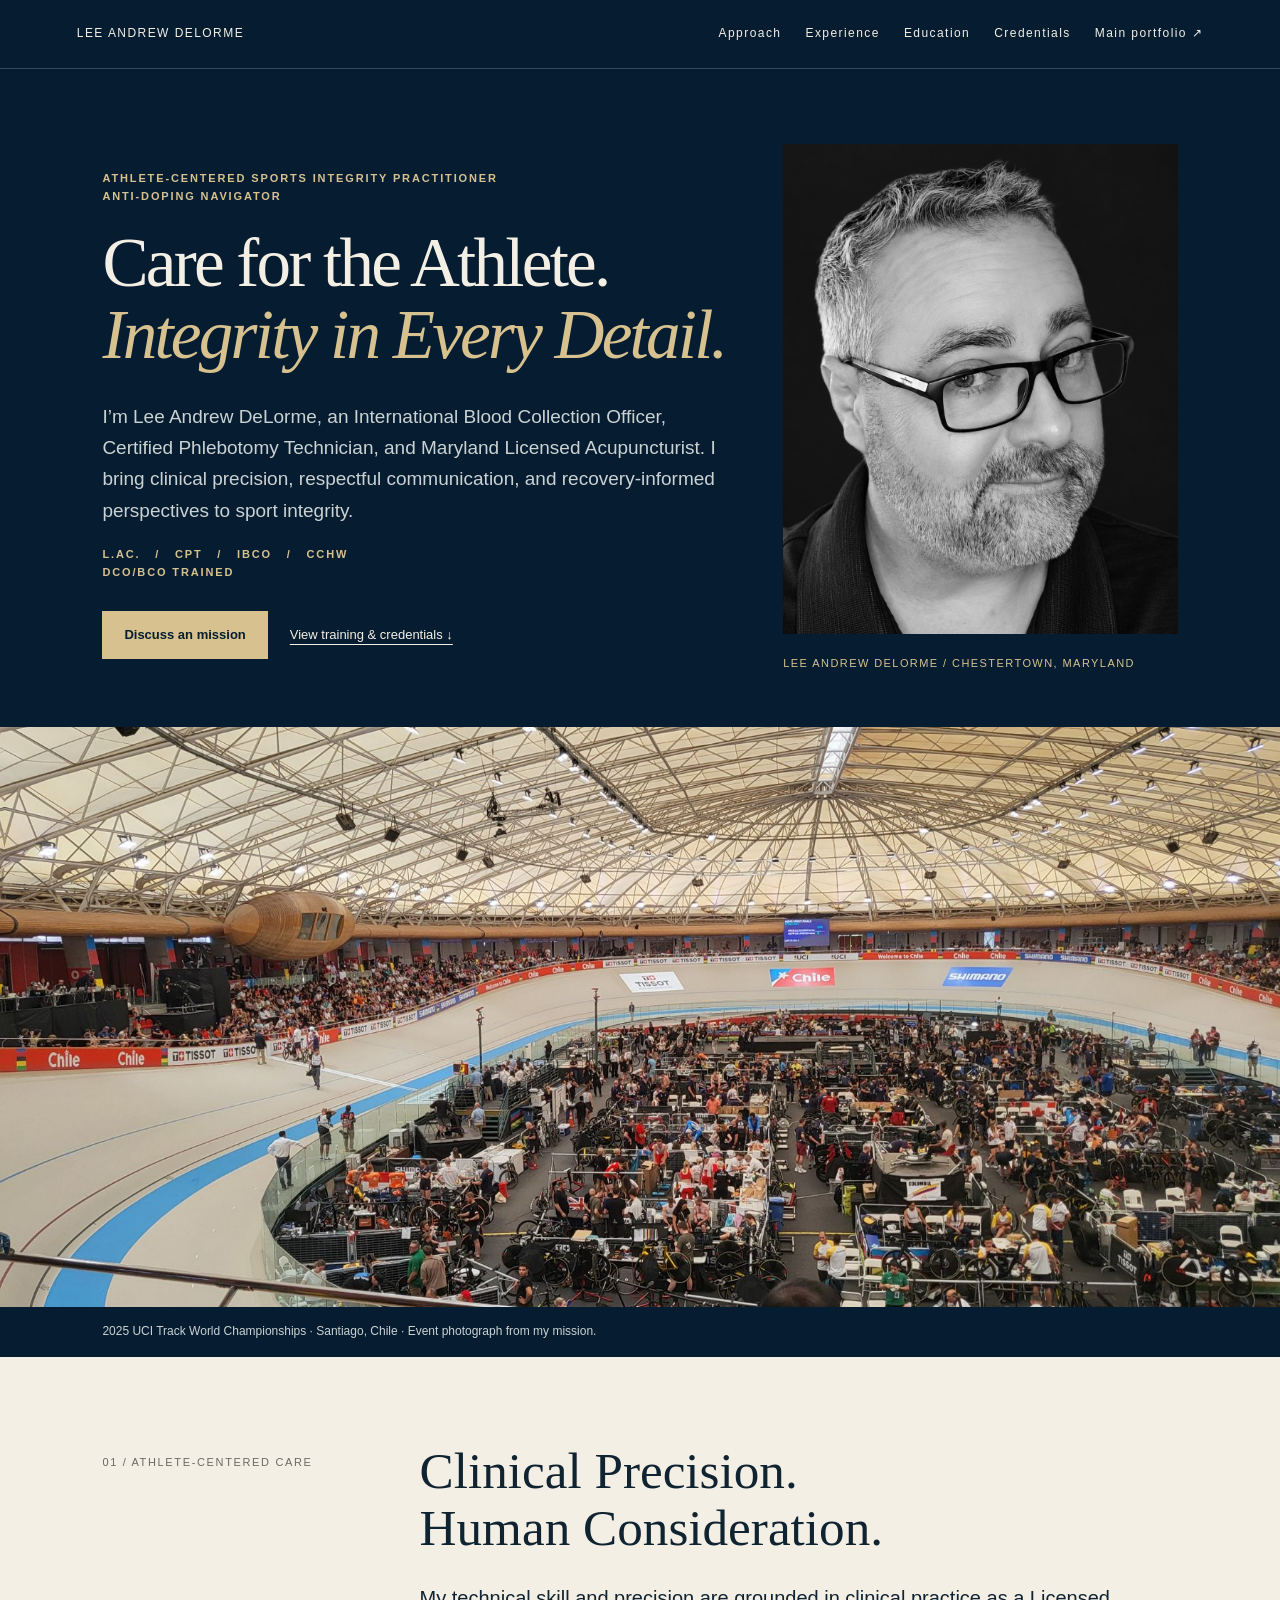
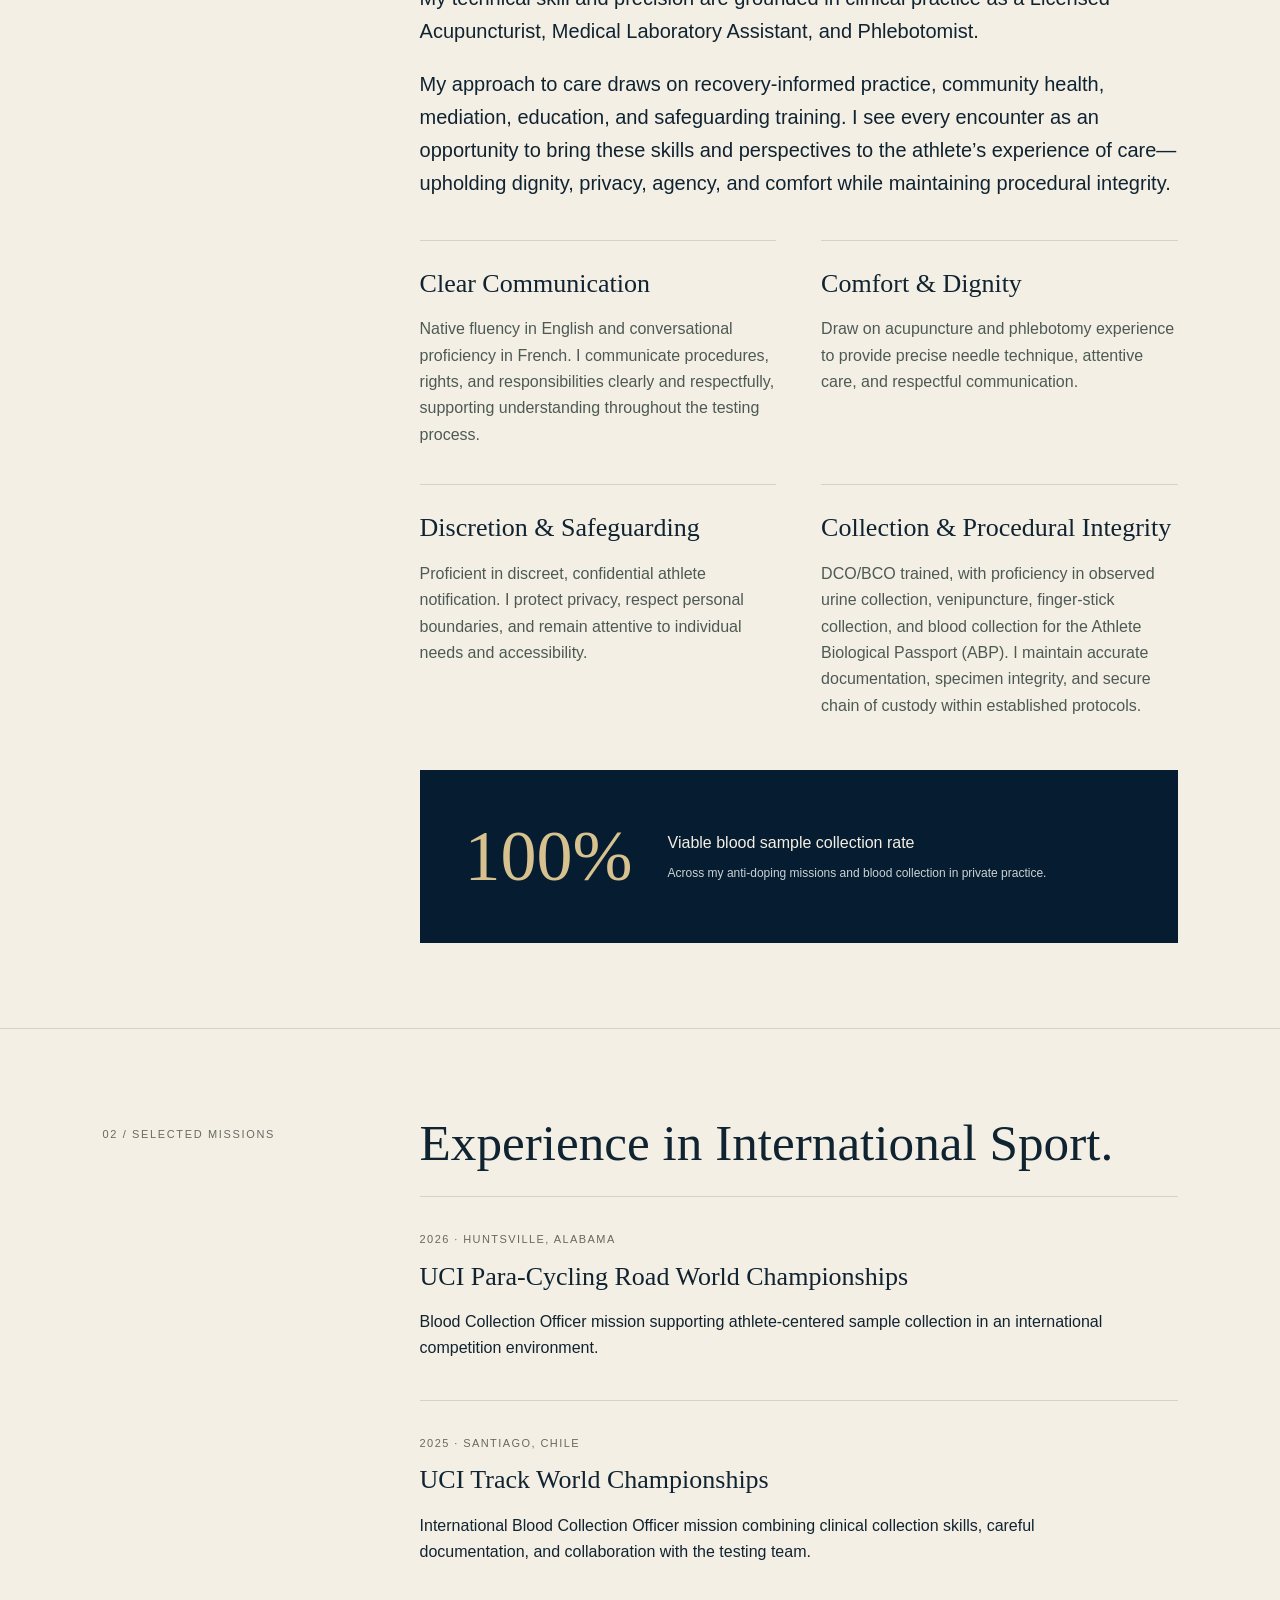
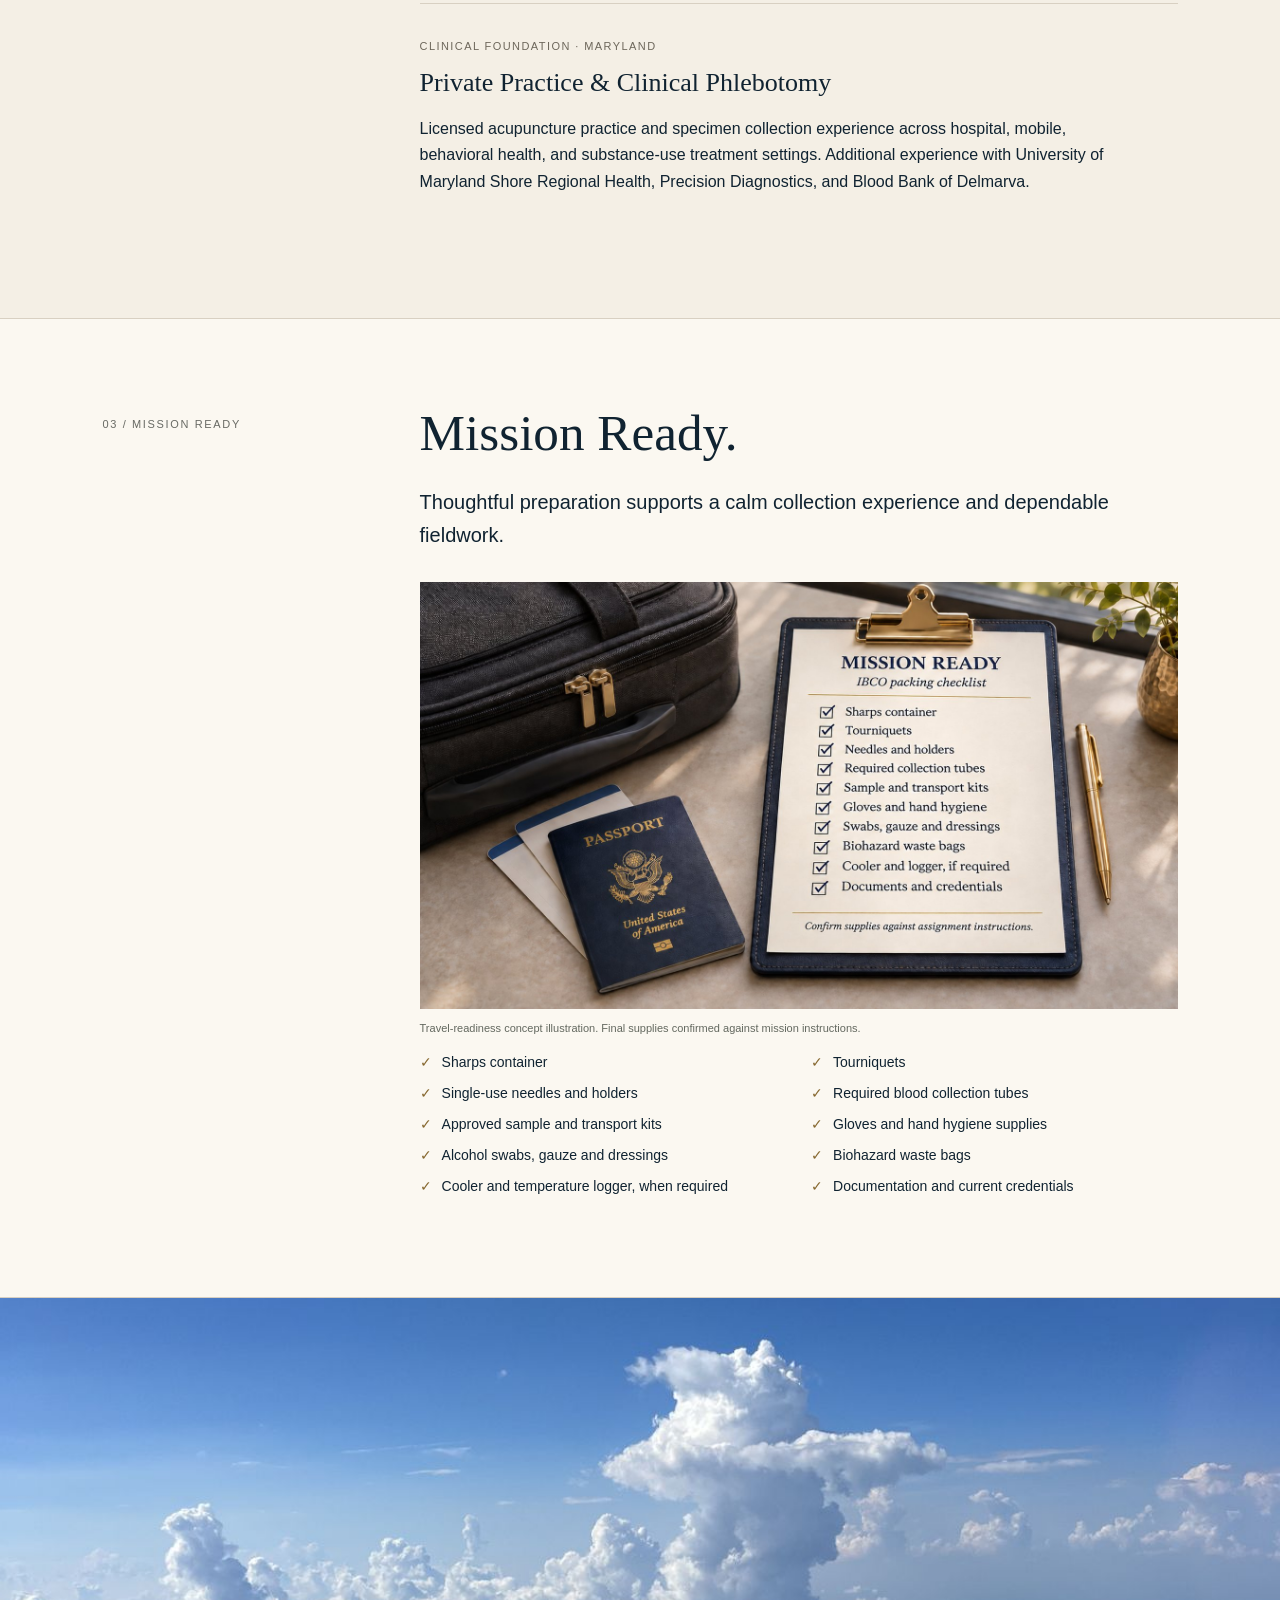
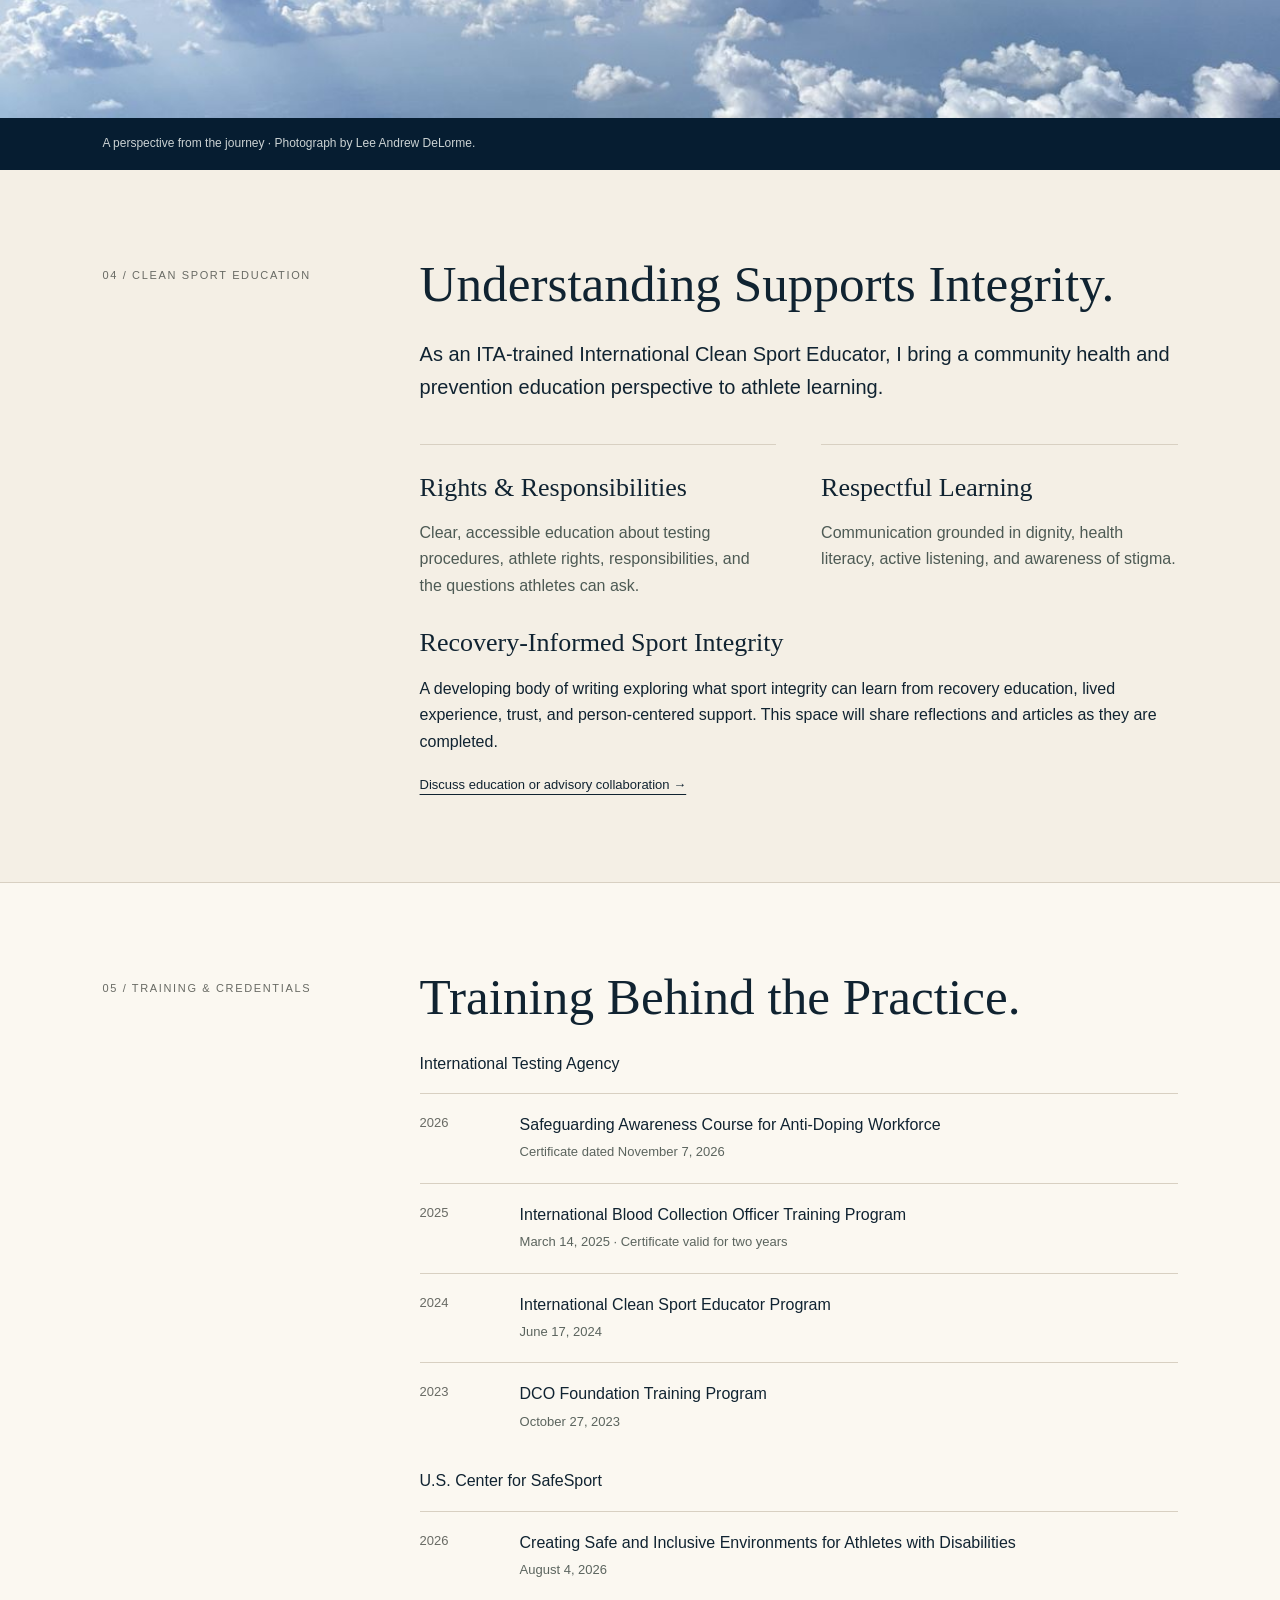
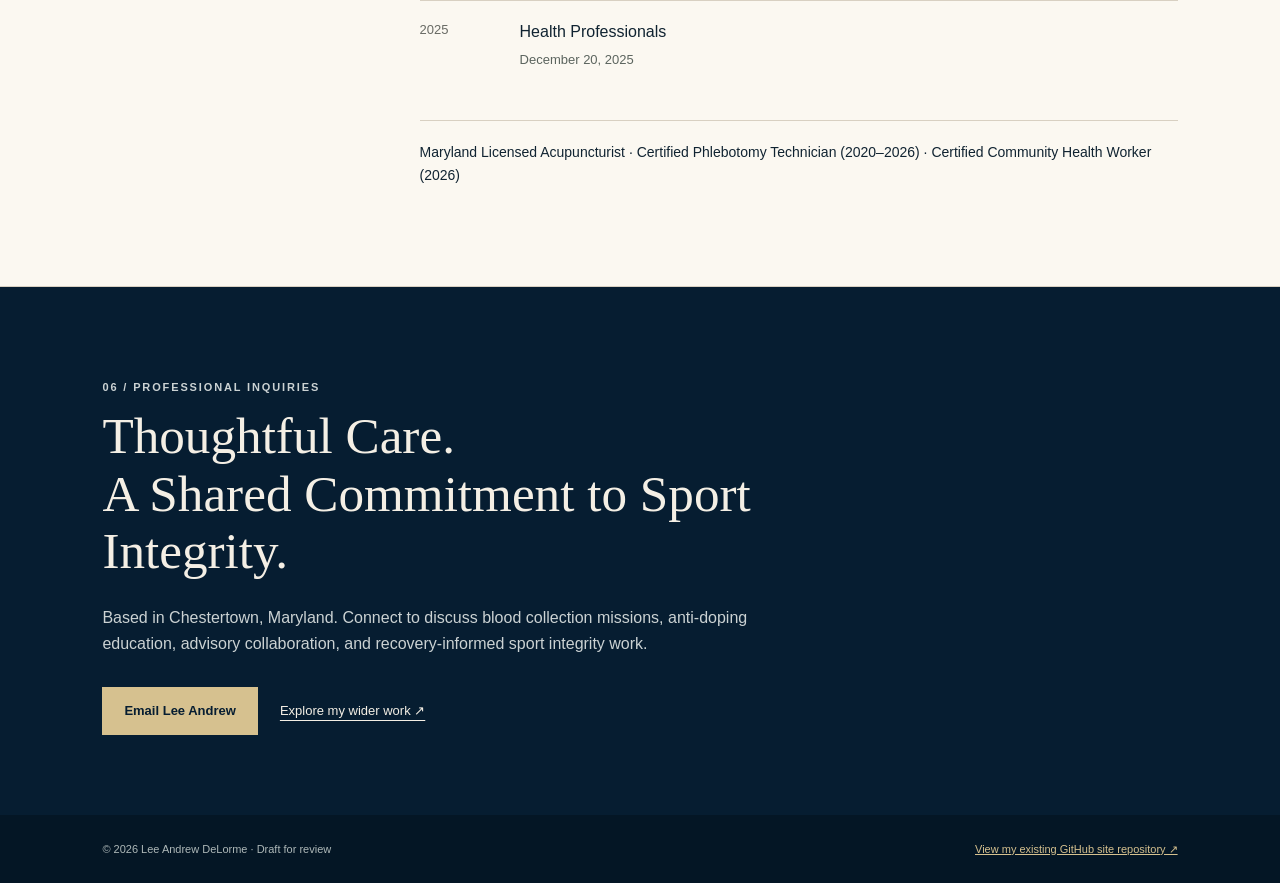
==== clean-sport.html @ 39b47740 "Update professional heading to athlete-centered sports integrity practitioner and anti-doping naviga" ====
<!doctype html><html lang="en"><head><meta charset="utf-8"><meta name="viewport" content="width=device-width,initial-scale=1"><meta name="robots" content="noindex"><title>Athlete-Centered Sports Integrity Practitioner &amp; Anti-Doping Navigator | Lee Andrew DeLorme</title><style>
:root{--navy:#061d31;--ivory:#f4efe5;--gold:#d6c18f;--ink:#102331;--line:#d8d0c2}*{box-sizing:border-box}html{scroll-behavior:smooth}body{margin:0;background:var(--ivory);color:var(--ink);font:16px/1.65 Arial,sans-serif}a{color:inherit}a:focus-visible{outline:3px solid #bc8940;outline-offset:5px}header{background:var(--navy);color:var(--ivory);padding:24px 6%;display:flex;justify-content:space-between;gap:25px;border-bottom:1px solid #ffffff30}header a{text-decoration:none;font-size:12px;letter-spacing:.12em}nav{display:flex;gap:24px}.hero{background:var(--navy);color:var(--ivory);padding:75px 8% 55px}.eyebrow{text-transform:uppercase;letter-spacing:.17em;font-size:11px;color:var(--gold);font-weight:bold}h1,h2,h3{font-family:Georgia,serif;font-weight:normal}h1{font-size:clamp(52px,7.3vw,100px);line-height:1.04;letter-spacing:-.04em;margin:22px 0 30px;max-width:1000px}h1 em{color:var(--gold);font-weight:normal}h2{font-size:clamp(34px,4vw,54px);line-height:1.12;margin:0 0 25px}h3{font-size:26px;line-height:1.25;margin:12px 0}.intro{max-width:710px;color:#cbd2d3;font-size:19px}.actions{display:flex;flex-wrap:wrap;gap:22px;align-items:center;margin-top:30px}.button{display:inline-block;padding:13px 22px;background:var(--gold);color:var(--navy);text-decoration:none;font-size:13px;font-weight:bold}.quiet{font-size:13px;text-underline-offset:5px}.hero-photo{margin:0;background:var(--navy)}.hero-photo img{width:100%;display:block;max-height:580px;object-fit:cover}.hero-photo figcaption{padding:15px 8%;color:#cbd2d3;font-size:12px}.section{display:grid;grid-template-columns:1fr 3fr;gap:6%;padding:85px 8%;border-bottom:1px solid var(--line)}.label{font-size:11px;letter-spacing:.15em;text-transform:uppercase;color:#686a64}.lead{font-size:20px;max-width:800px}.principles{display:grid;grid-template-columns:1fr 1fr;gap:20px 45px;margin-top:40px}.principles article{border-top:1px solid var(--line);padding-top:15px}.principles p{color:#4d5a54}.stat{background:var(--navy);color:var(--ivory);padding:45px;display:flex;align-items:center;gap:35px;margin:35px 0 0}.stat strong{font:72px Georgia,serif;color:var(--gold)}.stat p{margin:0;max-width:480px}.stat small{display:block;color:#cbd2d3;margin-top:8px;font-size:12px}.events article{border-top:1px solid var(--line);padding:22px 0}.meta{font-size:11px;text-transform:uppercase;letter-spacing:.13em;color:#6d675b}.events p{max-width:720px}.training{background:#fbf8f1}.credential{padding:18px 0;border-top:1px solid var(--line);display:grid;grid-template-columns:80px 1fr;gap:20px}.credential time{font-size:13px;color:#686a64}.credential strong{display:block;font-weight:500}.credential span{font-size:13px;color:#5b645e}.license{margin-top:30px;padding-top:20px;border-top:1px solid var(--line);font-size:14px}.contact{padding:80px 8%;background:var(--navy);color:var(--ivory)}.contact p{color:#cbd2d3;max-width:650px}.contact h2{max-width:750px}footer{background:#041625;color:#aeb8b8;padding:25px 8%;font-size:11px;display:flex;justify-content:space-between;gap:20px}footer a{color:var(--gold)}@media(max-width:700px){header{flex-direction:column}nav{flex-wrap:wrap;gap:18px}.hero{padding:50px 7% 40px}.section{grid-template-columns:1fr;padding:50px 7%;gap:18px}.principles{grid-template-columns:1fr}.stat{padding:25px;flex-direction:column;align-items:start;gap:8px}.hero-photo img{min-height:250px}.contact{padding:55px 7%}footer{flex-direction:column}.credential{grid-template-columns:58px 1fr}}
.travel-image{margin:0;position:relative;background:#061d31}.travel-image img{display:block;width:100%;height:420px;object-fit:cover;object-position:50% 43%}.travel-image figcaption{background:#061d31;color:#cbd2d3;padding:16px 8%;font-size:12px}@media(max-width:700px){.travel-image img{height:300px}}.hero{display:grid;grid-template-columns:minmax(0,1.6fr) minmax(260px,1fr);gap:50px;align-items:center}.hero h1{font-size:clamp(45px,5.4vw,80px)}.hero-portrait{margin:0}.hero-portrait img{width:100%;height:490px;object-fit:cover;object-position:center;filter:grayscale(1)}.hero-portrait figcaption{font-size:11px;letter-spacing:.13em;text-transform:uppercase;color:#d6c18f;margin-top:12px}.readiness{background:#fbf8f1}.ready-photo{margin:30px 0 0}.ready-photo img{width:100%;display:block;height:auto}.ready-photo figcaption{font-size:11px;color:#63685f;margin-top:10px}.ready-list{display:grid;grid-template-columns:1fr 1fr;gap:8px 25px;padding:0;list-style:none;font-size:14px}.ready-list li::before{content:'✓';color:#85672e;margin-right:10px}@media(max-width:800px){.hero{grid-template-columns:1fr}.hero-portrait{max-width:430px}.hero-portrait img{height:440px}.ready-list{grid-template-columns:1fr}}</style></head><body>
<header><a href="https://leeandrewdelorme.com/">LEE ANDREW DELORME</a><nav aria-label="Page navigation"><a href="#approach">Approach</a><a href="#experience">Experience</a><a href="#education">Education</a><a href="#credentials">Credentials</a><a href="https://leeandrewdelorme.com/">Main portfolio ↗</a></nav></header>
<main><section class="hero"><div><p class="eyebrow">Athlete-Centered Sports Integrity Practitioner<br>Anti-Doping Navigator</p><h1>Care for the Athlete.<br><em>Integrity in Every Detail.</em></h1><p class="intro">I’m Lee Andrew DeLorme, an International Blood Collection Officer, Certified Phlebotomy Technician, and Maryland Licensed Acupuncturist. I bring clinical precision, respectful communication, and recovery-informed perspectives to sport integrity.</p><p class="eyebrow">L.Ac. &nbsp; / &nbsp; CPT &nbsp; / &nbsp; IBCO &nbsp; / &nbsp; CCHW<br>DCO/BCO Trained</p><div class="actions"><a class="button" href="mailto:leeandrewdelorme@gmail.com?subject=Sport%20Integrity%20Opportunity">Discuss an mission</a><a class="quiet" href="#credentials">View training &amp; credentials ↓</a></div></div><figure class="hero-portrait"><img src="https://LA-DELORME.github.io/assets/lee-andrew-delorme-portrait.png" alt="Portrait of Lee Andrew DeLorme"><figcaption>Lee Andrew DeLorme / Chestertown, Maryland</figcaption></figure></section>
<figure class="hero-photo"><img src="[data-uri]" alt="Wide view of the velodrome and team infield at the 2025 UCI Track World Championships in Santiago, Chile"><figcaption>2025 UCI Track World Championships · Santiago, Chile · Event photograph from my mission.</figcaption></figure>
<section id="approach" class="section"><p class="label">01 / Athlete-Centered Care</p><div><h2>Clinical Precision.<br>Human Consideration.</h2><p class="lead">My technical skill and precision are grounded in clinical practice as a Licensed Acupuncturist, Medical Laboratory Assistant, and Phlebotomist.</p><p class="lead">My approach to care draws on recovery-informed practice, community health, mediation, education, and safeguarding training. I see every encounter as an opportunity to bring these skills and perspectives to the athlete’s experience of care—upholding dignity, privacy, agency, and comfort while maintaining procedural integrity.</p><div class="principles"><article><h3>Clear Communication</h3><p>Native fluency in English and conversational proficiency in French. I communicate procedures, rights, and responsibilities clearly and respectfully, supporting understanding throughout the testing process.</p></article><article><h3>Comfort &amp; Dignity</h3><p>Draw on acupuncture and phlebotomy experience to provide precise needle technique, attentive care, and respectful communication.</p></article><article><h3>Discretion &amp; Safeguarding</h3><p>Proficient in discreet, confidential athlete notification. I protect privacy, respect personal boundaries, and remain attentive to individual needs and accessibility.</p></article><article><h3>Collection &amp; Procedural Integrity</h3><p>DCO/BCO trained, with proficiency in observed urine collection, venipuncture, finger-stick collection, and blood collection for the Athlete Biological Passport (ABP). I maintain accurate documentation, specimen integrity, and secure chain of custody within established protocols.</p></article></div><aside class="stat"><strong>100%</strong><p>Viable blood sample collection rate<small>Across my anti-doping missions and blood collection in private practice.</small></p></aside></div></section>
<section id="experience" class="section"><p class="label">02 / Selected Missions</p><div class="events"><h2>Experience in International Sport.</h2><article><p class="meta">2026 · Huntsville, Alabama</p><h3>UCI Para-Cycling Road World Championships</h3><p>Blood Collection Officer mission supporting athlete-centered sample collection in an international competition environment.</p></article><article><p class="meta">2025 · Santiago, Chile</p><h3>UCI Track World Championships</h3><p>International Blood Collection Officer mission combining clinical collection skills, careful documentation, and collaboration with the testing team.</p></article><article><p class="meta">Clinical foundation · Maryland</p><h3>Private Practice &amp; Clinical Phlebotomy</h3><p>Licensed acupuncture practice and specimen collection experience across hospital, mobile, behavioral health, and substance-use treatment settings. Additional experience with University of Maryland Shore Regional Health, Precision Diagnostics, and Blood Bank of Delmarva.</p></article></div></section>
<section class="section readiness" id="readiness"><p class="label">03 / Mission Ready</p><div><h2>Mission Ready.</h2><p class="lead">Thoughtful preparation supports a calm collection experience and dependable fieldwork.</p><figure class="ready-photo"><img loading="lazy" src="[data-uri]" alt="Illustrative travel bag, closed U.S. passport, and IBCO packing checklist with all ten boxes checked"><figcaption>Travel-readiness concept illustration. Final supplies confirmed against mission instructions.</figcaption></figure><ul class="ready-list"><li>Sharps container</li><li>Tourniquets</li><li>Single-use needles and holders</li><li>Required blood collection tubes</li><li>Approved sample and transport kits</li><li>Gloves and hand hygiene supplies</li><li>Alcohol swabs, gauze and dressings</li><li>Biohazard waste bags</li><li>Cooler and temperature logger, when required</li><li>Documentation and current credentials</li></ul></div></section><figure class="travel-image"><img loading="lazy" src="[data-uri]" alt="Sunlit clouds above a patchwork landscape, photographed from an airplane"><figcaption>A perspective from the journey · Photograph by Lee Andrew DeLorme.</figcaption></figure><section id="education" class="section"><p class="label">04 / Clean Sport Education</p><div><h2>Understanding Supports Integrity.</h2><p class="lead">As an ITA-trained International Clean Sport Educator, I bring a community health and prevention education perspective to athlete learning.</p><div class="principles"><article><h3>Rights &amp; Responsibilities</h3><p>Clear, accessible education about testing procedures, athlete rights, responsibilities, and the questions athletes can ask.</p></article><article><h3>Respectful Learning</h3><p>Communication grounded in dignity, health literacy, active listening, and awareness of stigma.</p></article></div><h3>Recovery-Informed Sport Integrity</h3><p>A developing body of writing exploring what sport integrity can learn from recovery education, lived experience, trust, and person-centered support. This space will share reflections and articles as they are completed.</p><a class="quiet" href="mailto:leeandrewdelorme@gmail.com?subject=Sport%20Integrity%20Education">Discuss education or advisory collaboration →</a></div></section><section id="credentials" class="section training"><p class="label">05 / Training &amp; Credentials</p><div><h2>Training Behind the Practice.</h2><p>International Testing Agency</p><div class="credential"><time>2026</time><div><strong>Safeguarding Awareness Course for Anti-Doping Workforce</strong><span>Certificate dated November 7, 2026</span></div></div><div class="credential"><time>2025</time><div><strong>International Blood Collection Officer Training Program</strong><span>March 14, 2025 · Certificate valid for two years</span></div></div><div class="credential"><time>2024</time><div><strong>International Clean Sport Educator Program</strong><span>June 17, 2024</span></div></div><div class="credential"><time>2023</time><div><strong>DCO Foundation Training Program</strong><span>October 27, 2023</span></div></div><p>U.S. Center for SafeSport</p><div class="credential"><time>2026</time><div><strong>Creating Safe and Inclusive Environments for Athletes with Disabilities</strong><span>August 4, 2026</span></div></div><div class="credential"><time>2025</time><div><strong>Health Professionals</strong><span>December 20, 2025</span></div></div><p class="license">Maryland Licensed Acupuncturist · Certified Phlebotomy Technician (2020–2026) · Certified Community Health Worker (2026)</p></div></section>
<section class="contact"><p class="eyebrow">06 / Professional inquiries</p><h2>Thoughtful Care.<br>A Shared Commitment to Sport Integrity.</h2><p>Based in Chestertown, Maryland. Connect to discuss blood collection missions, anti-doping education, advisory collaboration, and recovery-informed sport integrity work.</p><div class="actions"><a class="button" href="mailto:leeandrewdelorme@gmail.com?subject=Sport%20Integrity%20Opportunity">Email Lee Andrew</a><a class="quiet" href="https://leeandrewdelorme.com/">Explore my wider work ↗</a></div></section></main>
<footer><span>© 2026 Lee Andrew DeLorme · Draft for review</span><a href="https://github.com/LA-DELORME/LA-DELORME.github.io">View my existing GitHub site repository ↗</a></footer></body></html>
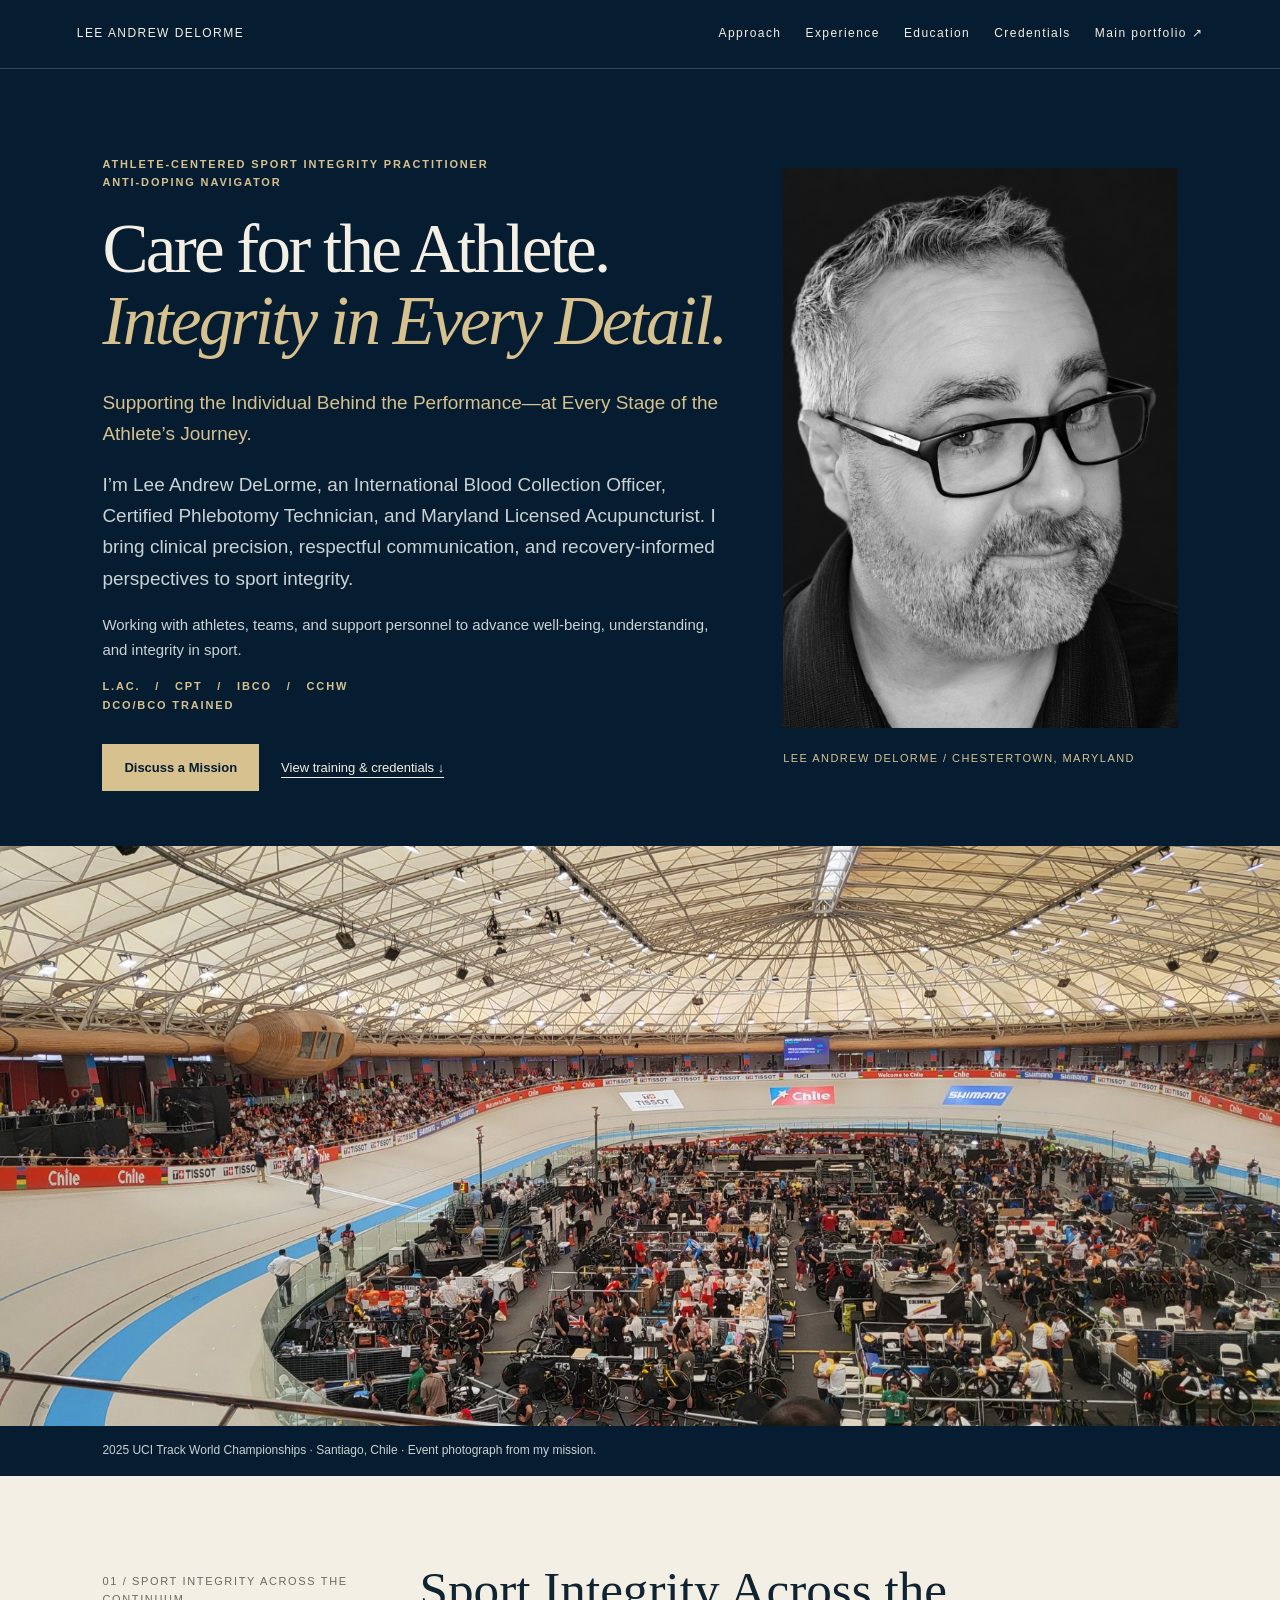
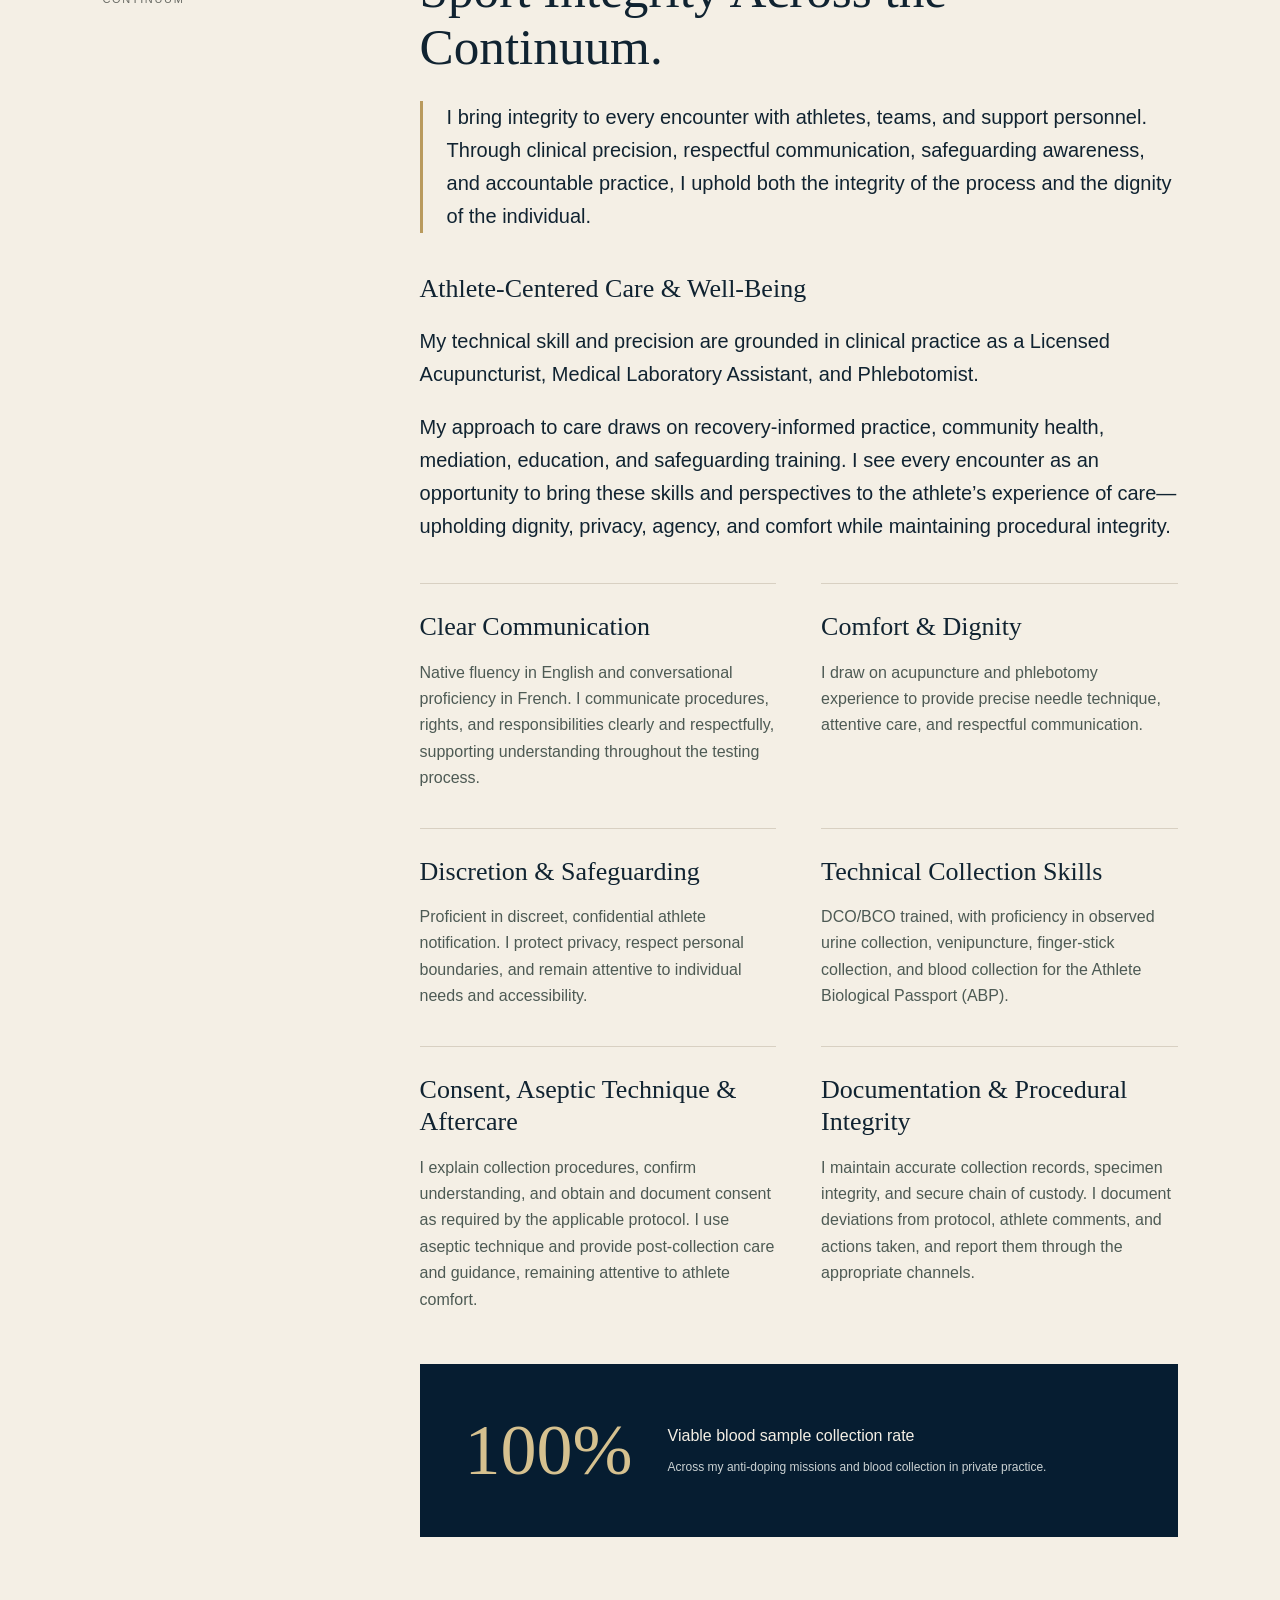
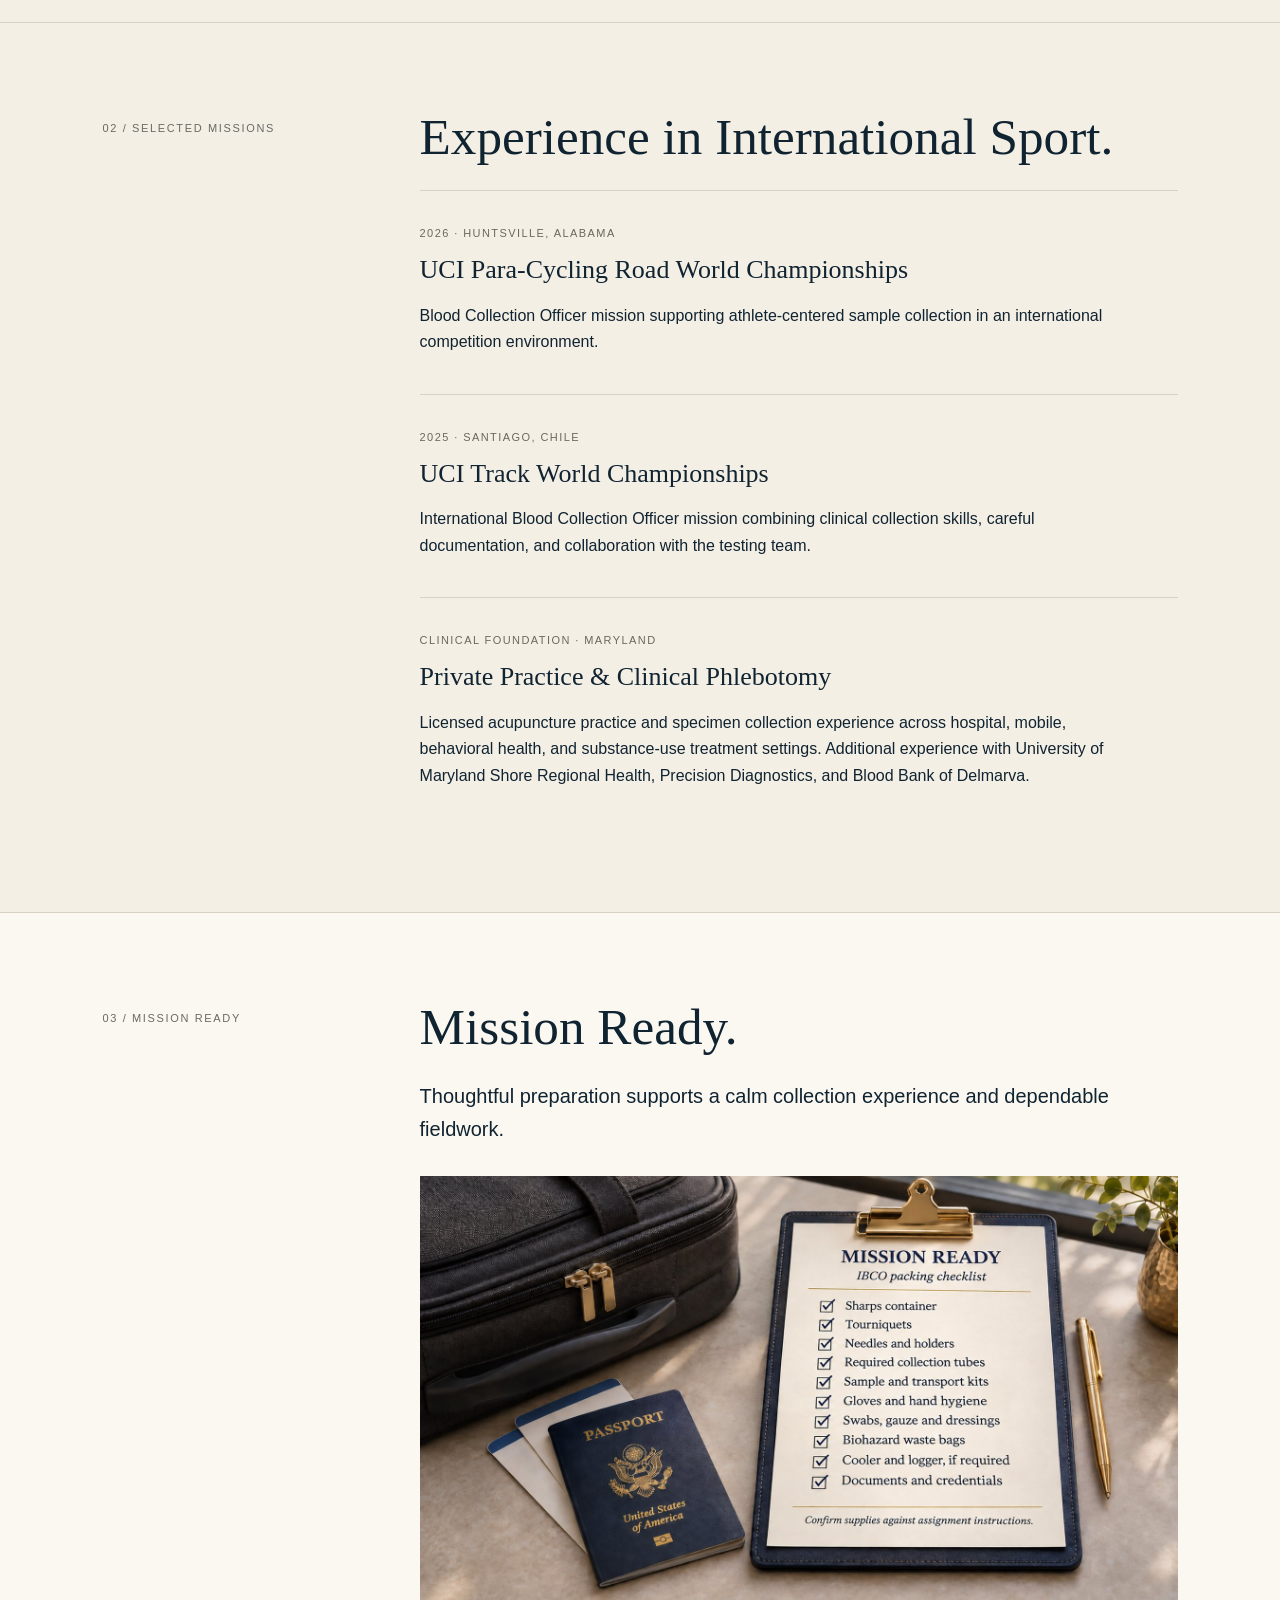
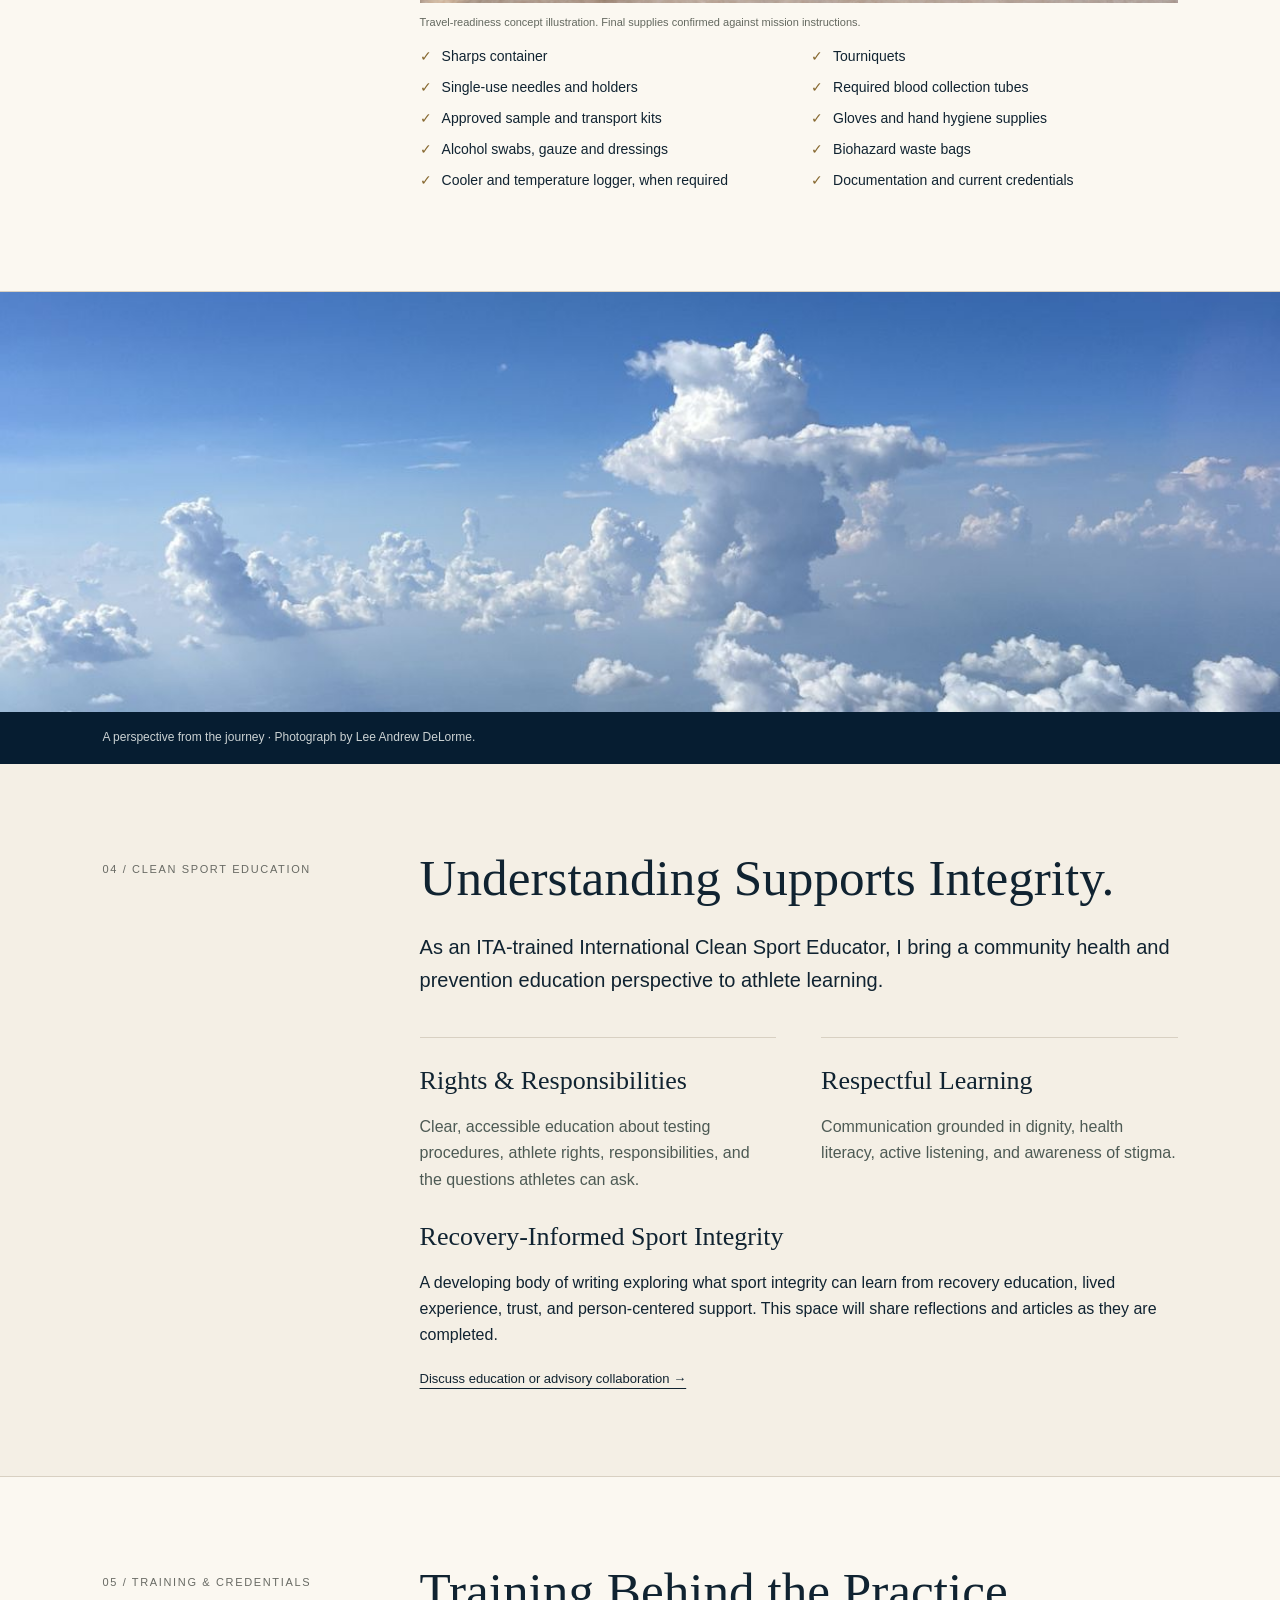
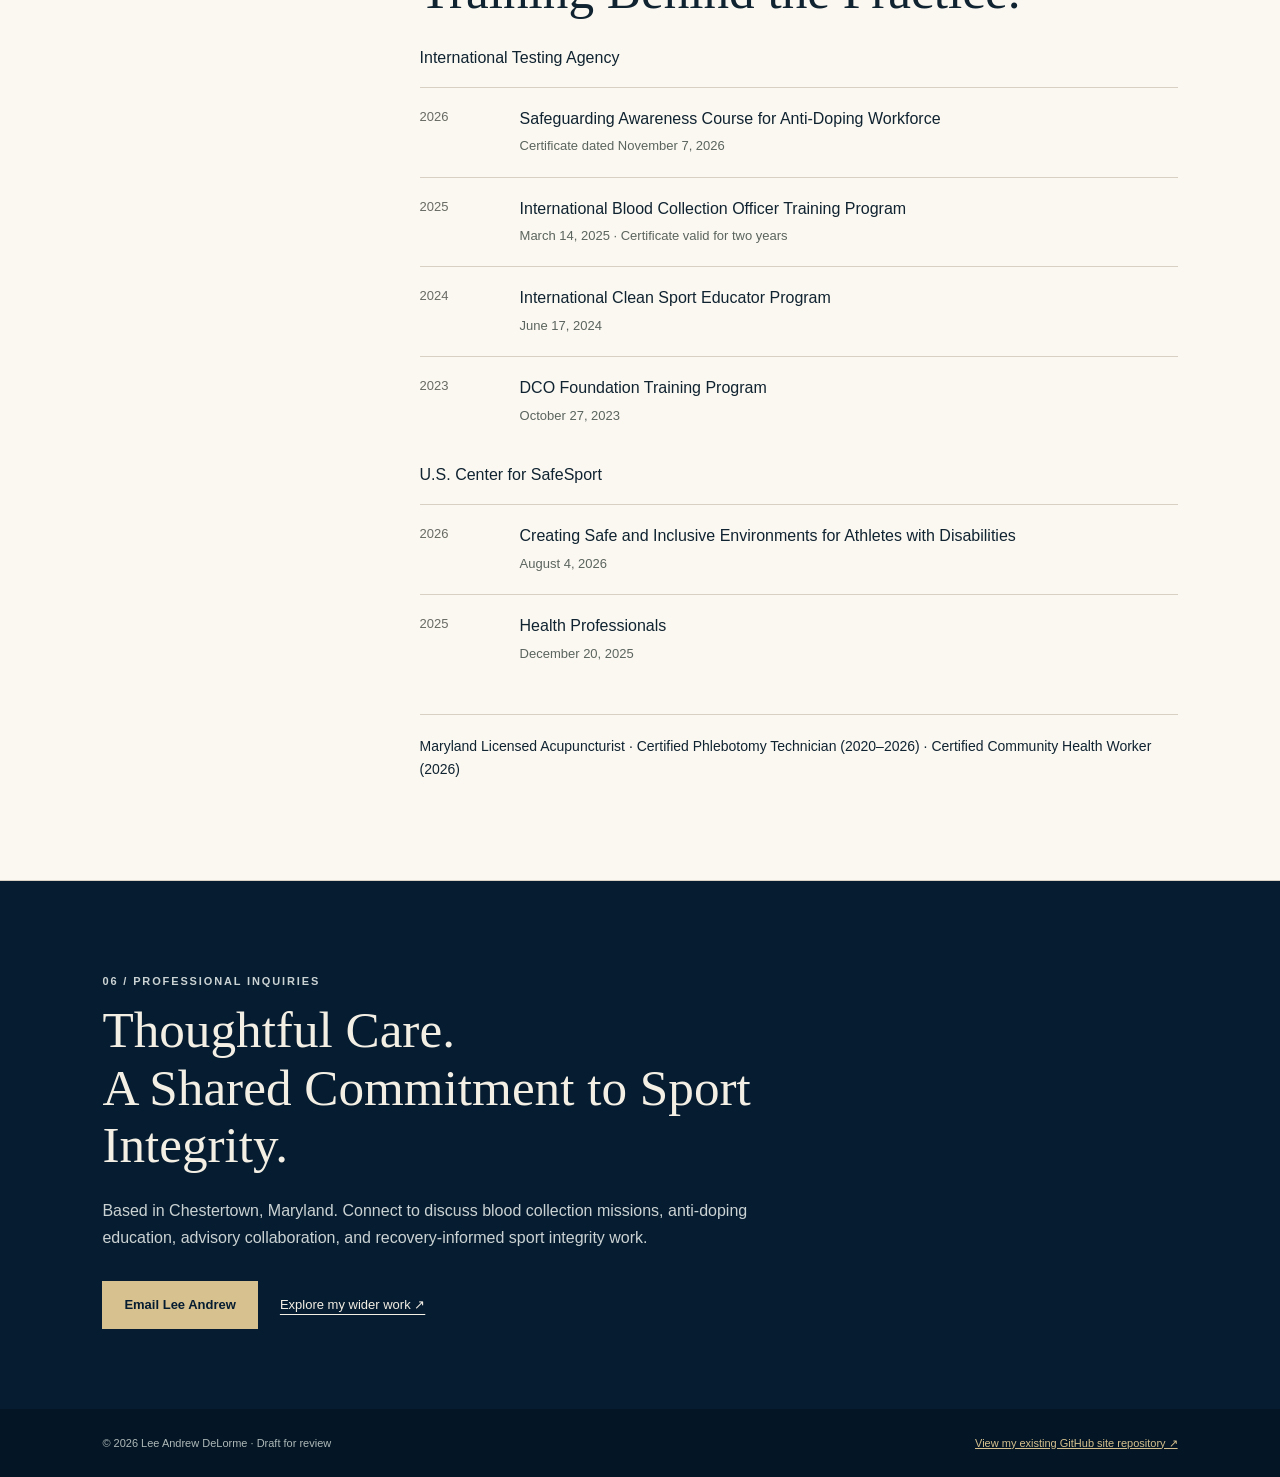
==== commit 6c93fa42: "Add sport integrity continuum, athlete well-being and consent, aftercare and deviation documentation" ====
--- a/clean-sport.html
+++ b/clean-sport.html
@@ -1,10 +1,11 @@
-<!doctype html><html lang="en"><head><meta charset="utf-8"><meta name="viewport" content="width=device-width,initial-scale=1"><meta name="robots" content="noindex"><title>Athlete-Centered Sports Integrity Practitioner &amp; Anti-Doping Navigator | Lee Andrew DeLorme</title><style>
+<!doctype html><html lang="en"><head><meta charset="utf-8"><meta name="viewport" content="width=device-width,initial-scale=1"><meta name="robots" content="noindex"><title>Athlete-Centered Sport Integrity Practitioner &amp; Anti-Doping Navigator | Lee Andrew DeLorme</title><style>
 :root{--navy:#061d31;--ivory:#f4efe5;--gold:#d6c18f;--ink:#102331;--line:#d8d0c2}*{box-sizing:border-box}html{scroll-behavior:smooth}body{margin:0;background:var(--ivory);color:var(--ink);font:16px/1.65 Arial,sans-serif}a{color:inherit}a:focus-visible{outline:3px solid #bc8940;outline-offset:5px}header{background:var(--navy);color:var(--ivory);padding:24px 6%;display:flex;justify-content:space-between;gap:25px;border-bottom:1px solid #ffffff30}header a{text-decoration:none;font-size:12px;letter-spacing:.12em}nav{display:flex;gap:24px}.hero{background:var(--navy);color:var(--ivory);padding:75px 8% 55px}.eyebrow{text-transform:uppercase;letter-spacing:.17em;font-size:11px;color:var(--gold);font-weight:bold}h1,h2,h3{font-family:Georgia,serif;font-weight:normal}h1{font-size:clamp(52px,7.3vw,100px);line-height:1.04;letter-spacing:-.04em;margin:22px 0 30px;max-width:1000px}h1 em{color:var(--gold);font-weight:normal}h2{font-size:clamp(34px,4vw,54px);line-height:1.12;margin:0 0 25px}h3{font-size:26px;line-height:1.25;margin:12px 0}.intro{max-width:710px;color:#cbd2d3;font-size:19px}.actions{display:flex;flex-wrap:wrap;gap:22px;align-items:center;margin-top:30px}.button{display:inline-block;padding:13px 22px;background:var(--gold);color:var(--navy);text-decoration:none;font-size:13px;font-weight:bold}.quiet{font-size:13px;text-underline-offset:5px}.hero-photo{margin:0;background:var(--navy)}.hero-photo img{width:100%;display:block;max-height:580px;object-fit:cover}.hero-photo figcaption{padding:15px 8%;color:#cbd2d3;font-size:12px}.section{display:grid;grid-template-columns:1fr 3fr;gap:6%;padding:85px 8%;border-bottom:1px solid var(--line)}.label{font-size:11px;letter-spacing:.15em;text-transform:uppercase;color:#686a64}.lead{font-size:20px;max-width:800px}.principles{display:grid;grid-template-columns:1fr 1fr;gap:20px 45px;margin-top:40px}.principles article{border-top:1px solid var(--line);padding-top:15px}.principles p{color:#4d5a54}.stat{background:var(--navy);color:var(--ivory);padding:45px;display:flex;align-items:center;gap:35px;margin:35px 0 0}.stat strong{font:72px Georgia,serif;color:var(--gold)}.stat p{margin:0;max-width:480px}.stat small{display:block;color:#cbd2d3;margin-top:8px;font-size:12px}.events article{border-top:1px solid var(--line);padding:22px 0}.meta{font-size:11px;text-transform:uppercase;letter-spacing:.13em;color:#6d675b}.events p{max-width:720px}.training{background:#fbf8f1}.credential{padding:18px 0;border-top:1px solid var(--line);display:grid;grid-template-columns:80px 1fr;gap:20px}.credential time{font-size:13px;color:#686a64}.credential strong{display:block;font-weight:500}.credential span{font-size:13px;color:#5b645e}.license{margin-top:30px;padding-top:20px;border-top:1px solid var(--line);font-size:14px}.contact{padding:80px 8%;background:var(--navy);color:var(--ivory)}.contact p{color:#cbd2d3;max-width:650px}.contact h2{max-width:750px}footer{background:#041625;color:#aeb8b8;padding:25px 8%;font-size:11px;display:flex;justify-content:space-between;gap:20px}footer a{color:var(--gold)}@media(max-width:700px){header{flex-direction:column}nav{flex-wrap:wrap;gap:18px}.hero{padding:50px 7% 40px}.section{grid-template-columns:1fr;padding:50px 7%;gap:18px}.principles{grid-template-columns:1fr}.stat{padding:25px;flex-direction:column;align-items:start;gap:8px}.hero-photo img{min-height:250px}.contact{padding:55px 7%}footer{flex-direction:column}.credential{grid-template-columns:58px 1fr}}
-.travel-image{margin:0;position:relative;background:#061d31}.travel-image img{display:block;width:100%;height:420px;object-fit:cover;object-position:50% 43%}.travel-image figcaption{background:#061d31;color:#cbd2d3;padding:16px 8%;font-size:12px}@media(max-width:700px){.travel-image img{height:300px}}.hero{display:grid;grid-template-columns:minmax(0,1.6fr) minmax(260px,1fr);gap:50px;align-items:center}.hero h1{font-size:clamp(45px,5.4vw,80px)}.hero-portrait{margin:0}.hero-portrait img{width:100%;height:490px;object-fit:cover;object-position:center;filter:grayscale(1)}.hero-portrait figcaption{font-size:11px;letter-spacing:.13em;text-transform:uppercase;color:#d6c18f;margin-top:12px}.readiness{background:#fbf8f1}.ready-photo{margin:30px 0 0}.ready-photo img{width:100%;display:block;height:auto}.ready-photo figcaption{font-size:11px;color:#63685f;margin-top:10px}.ready-list{display:grid;grid-template-columns:1fr 1fr;gap:8px 25px;padding:0;list-style:none;font-size:14px}.ready-list li::before{content:'✓';color:#85672e;margin-right:10px}@media(max-width:800px){.hero{grid-template-columns:1fr}.hero-portrait{max-width:430px}.hero-portrait img{height:440px}.ready-list{grid-template-columns:1fr}}</style></head><body>
+.travel-image{margin:0;position:relative;background:#061d31}.travel-image img{display:block;width:100%;height:420px;object-fit:cover;object-position:50% 43%}.travel-image figcaption{background:#061d31;color:#cbd2d3;padding:16px 8%;font-size:12px}@media(max-width:700px){.travel-image img{height:300px}}.hero{display:grid;grid-template-columns:minmax(0,1.6fr) minmax(260px,1fr);gap:50px;align-items:center}.hero h1{font-size:clamp(45px,5.4vw,80px)}.hero-portrait{margin:0}.hero-portrait img{width:100%;height:490px;object-fit:cover;object-position:center;filter:grayscale(1)}.hero-portrait figcaption{font-size:11px;letter-spacing:.13em;text-transform:uppercase;color:#d6c18f;margin-top:12px}.readiness{background:#fbf8f1}.ready-photo{margin:30px 0 0}.ready-photo img{width:100%;display:block;height:auto}.ready-photo figcaption{font-size:11px;color:#63685f;margin-top:10px}.ready-list{display:grid;grid-template-columns:1fr 1fr;gap:8px 25px;padding:0;list-style:none;font-size:14px}.ready-list li::before{content:'✓';color:#85672e;margin-right:10px}@media(max-width:800px){.hero{grid-template-columns:1fr}.hero-portrait{max-width:430px}.hero-portrait img{height:440px}.ready-list{grid-template-columns:1fr}}.team-line{max-width:650px;color:#cbd2d3;font-size:15px}.integrity-statement{border-left:3px solid #b99a5d;padding-left:24px;margin-bottom:40px}.hero .intro strong{font-weight:500;color:#d6c18f}.hero-portrait img{height:560px}@media(max-width:800px){.hero-portrait img{height:440px}}
+</style></head><body>
 <header><a href="https://leeandrewdelorme.com/">LEE ANDREW DELORME</a><nav aria-label="Page navigation"><a href="#approach">Approach</a><a href="#experience">Experience</a><a href="#education">Education</a><a href="#credentials">Credentials</a><a href="https://leeandrewdelorme.com/">Main portfolio ↗</a></nav></header>
-<main><section class="hero"><div><p class="eyebrow">Athlete-Centered Sports Integrity Practitioner<br>Anti-Doping Navigator</p><h1>Care for the Athlete.<br><em>Integrity in Every Detail.</em></h1><p class="intro">I’m Lee Andrew DeLorme, an International Blood Collection Officer, Certified Phlebotomy Technician, and Maryland Licensed Acupuncturist. I bring clinical precision, respectful communication, and recovery-informed perspectives to sport integrity.</p><p class="eyebrow">L.Ac. &nbsp; / &nbsp; CPT &nbsp; / &nbsp; IBCO &nbsp; / &nbsp; CCHW<br>DCO/BCO Trained</p><div class="actions"><a class="button" href="mailto:leeandrewdelorme@gmail.com?subject=Sport%20Integrity%20Opportunity">Discuss an mission</a><a class="quiet" href="#credentials">View training &amp; credentials ↓</a></div></div><figure class="hero-portrait"><img src="https://LA-DELORME.github.io/assets/lee-andrew-delorme-portrait.png" alt="Portrait of Lee Andrew DeLorme"><figcaption>Lee Andrew DeLorme / Chestertown, Maryland</figcaption></figure></section>
+<main><section class="hero"><div><p class="eyebrow">Athlete-Centered Sport Integrity Practitioner<br>Anti-Doping Navigator</p><h1>Care for the Athlete.<br><em>Integrity in Every Detail.</em></h1><p class="intro"><strong>Supporting the Individual Behind the Performance—at Every Stage of the Athlete’s Journey.</strong></p><p class="intro">I’m Lee Andrew DeLorme, an International Blood Collection Officer, Certified Phlebotomy Technician, and Maryland Licensed Acupuncturist. I bring clinical precision, respectful communication, and recovery-informed perspectives to sport integrity.</p><p class="team-line">Working with athletes, teams, and support personnel to advance well-being, understanding, and integrity in sport.</p><p class="eyebrow">L.Ac. &nbsp; / &nbsp; CPT &nbsp; / &nbsp; IBCO &nbsp; / &nbsp; CCHW<br>DCO/BCO Trained</p><div class="actions"><a class="button" href="mailto:leeandrewdelorme@gmail.com?subject=Sport%20Integrity%20Opportunity">Discuss a Mission</a><a class="quiet" href="#credentials">View training &amp; credentials ↓</a></div></div><figure class="hero-portrait"><img src="https://LA-DELORME.github.io/assets/lee-andrew-delorme-portrait.png" alt="Portrait of Lee Andrew DeLorme"><figcaption>Lee Andrew DeLorme / Chestertown, Maryland</figcaption></figure></section>
 <figure class="hero-photo"><img src="[data-uri]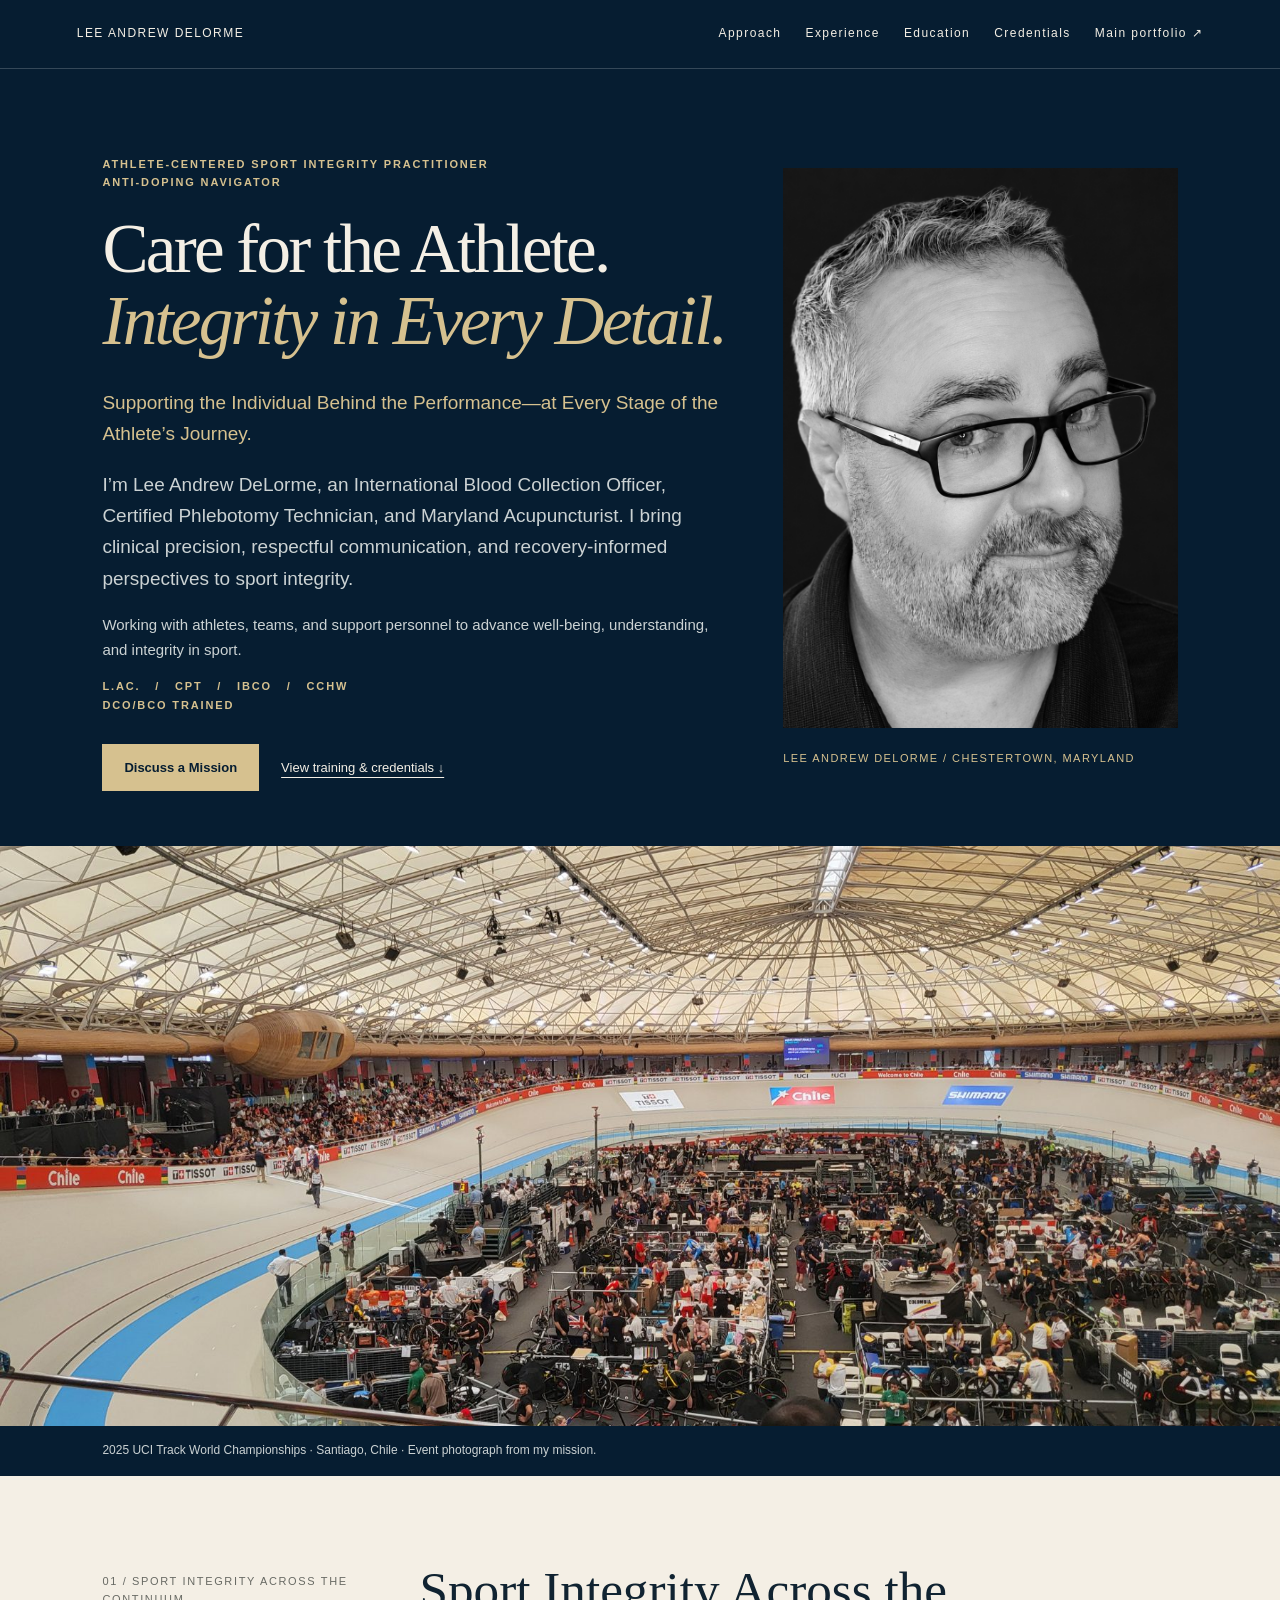
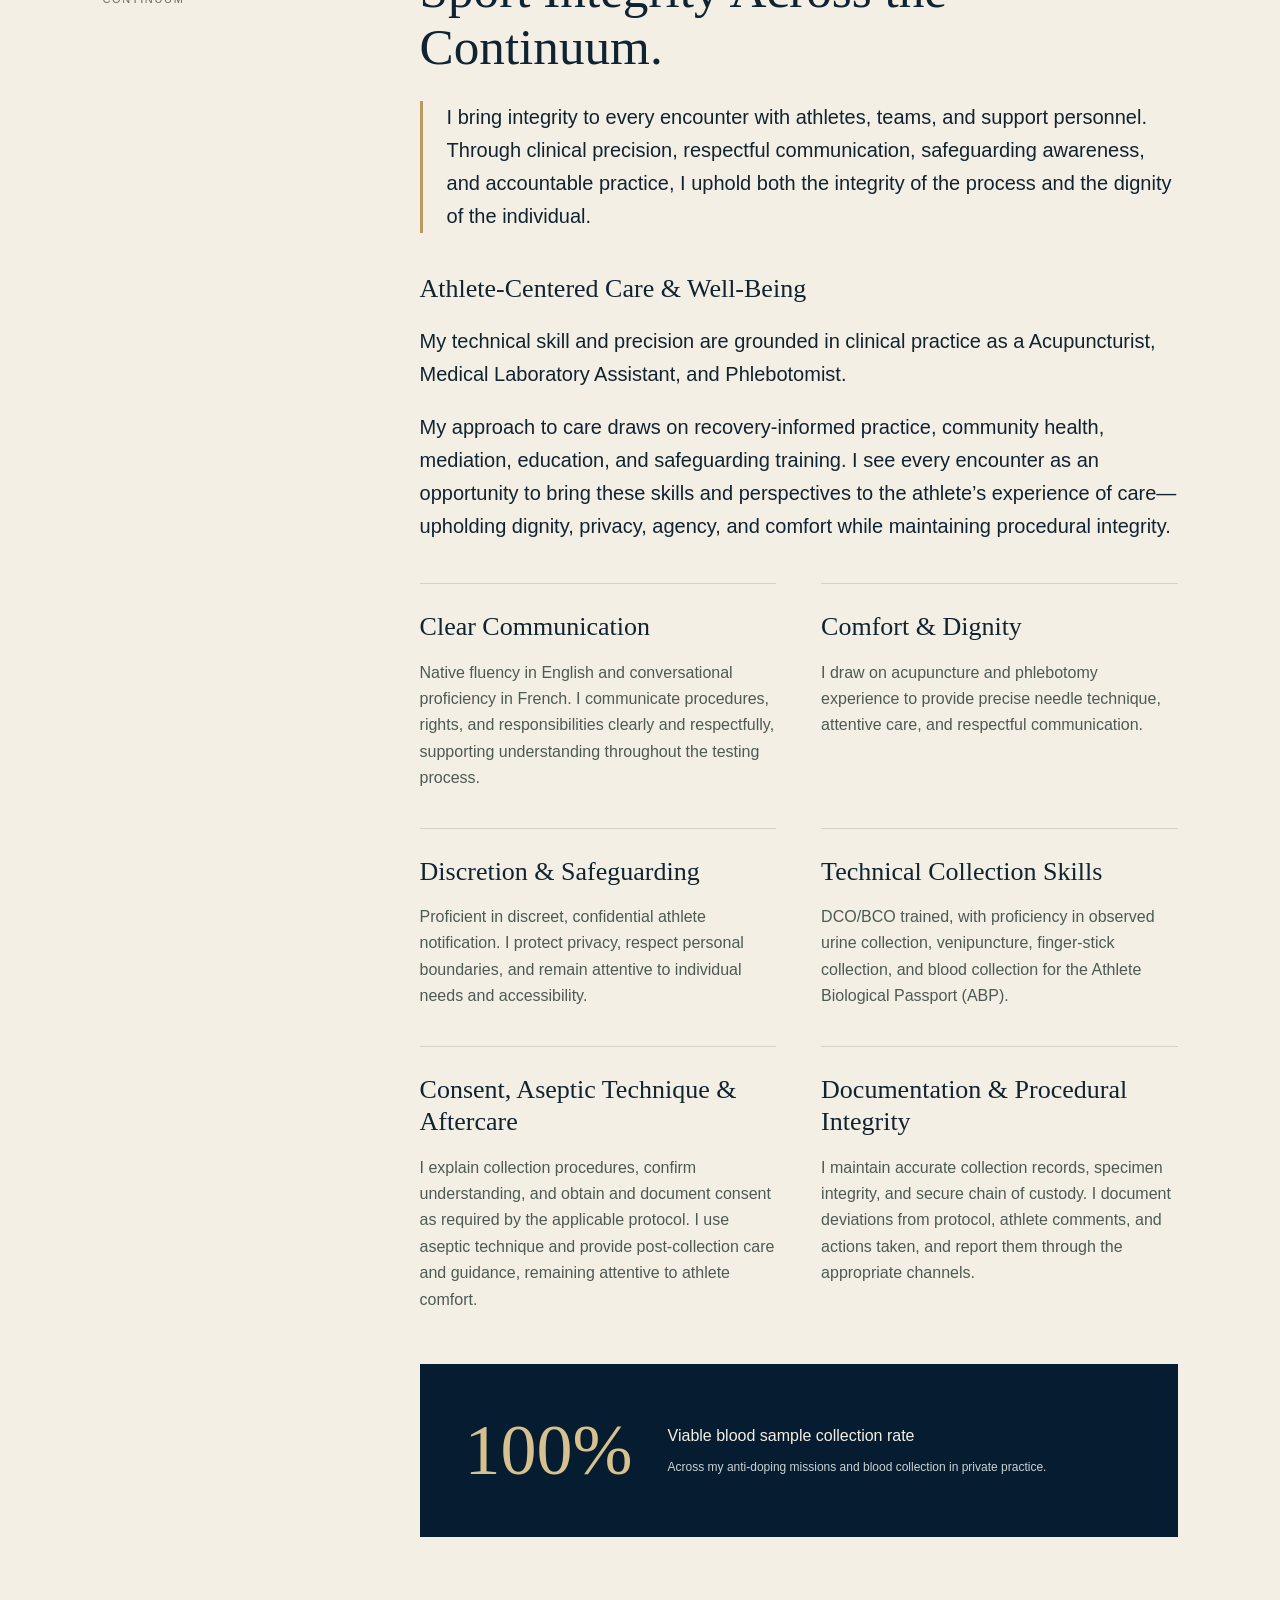
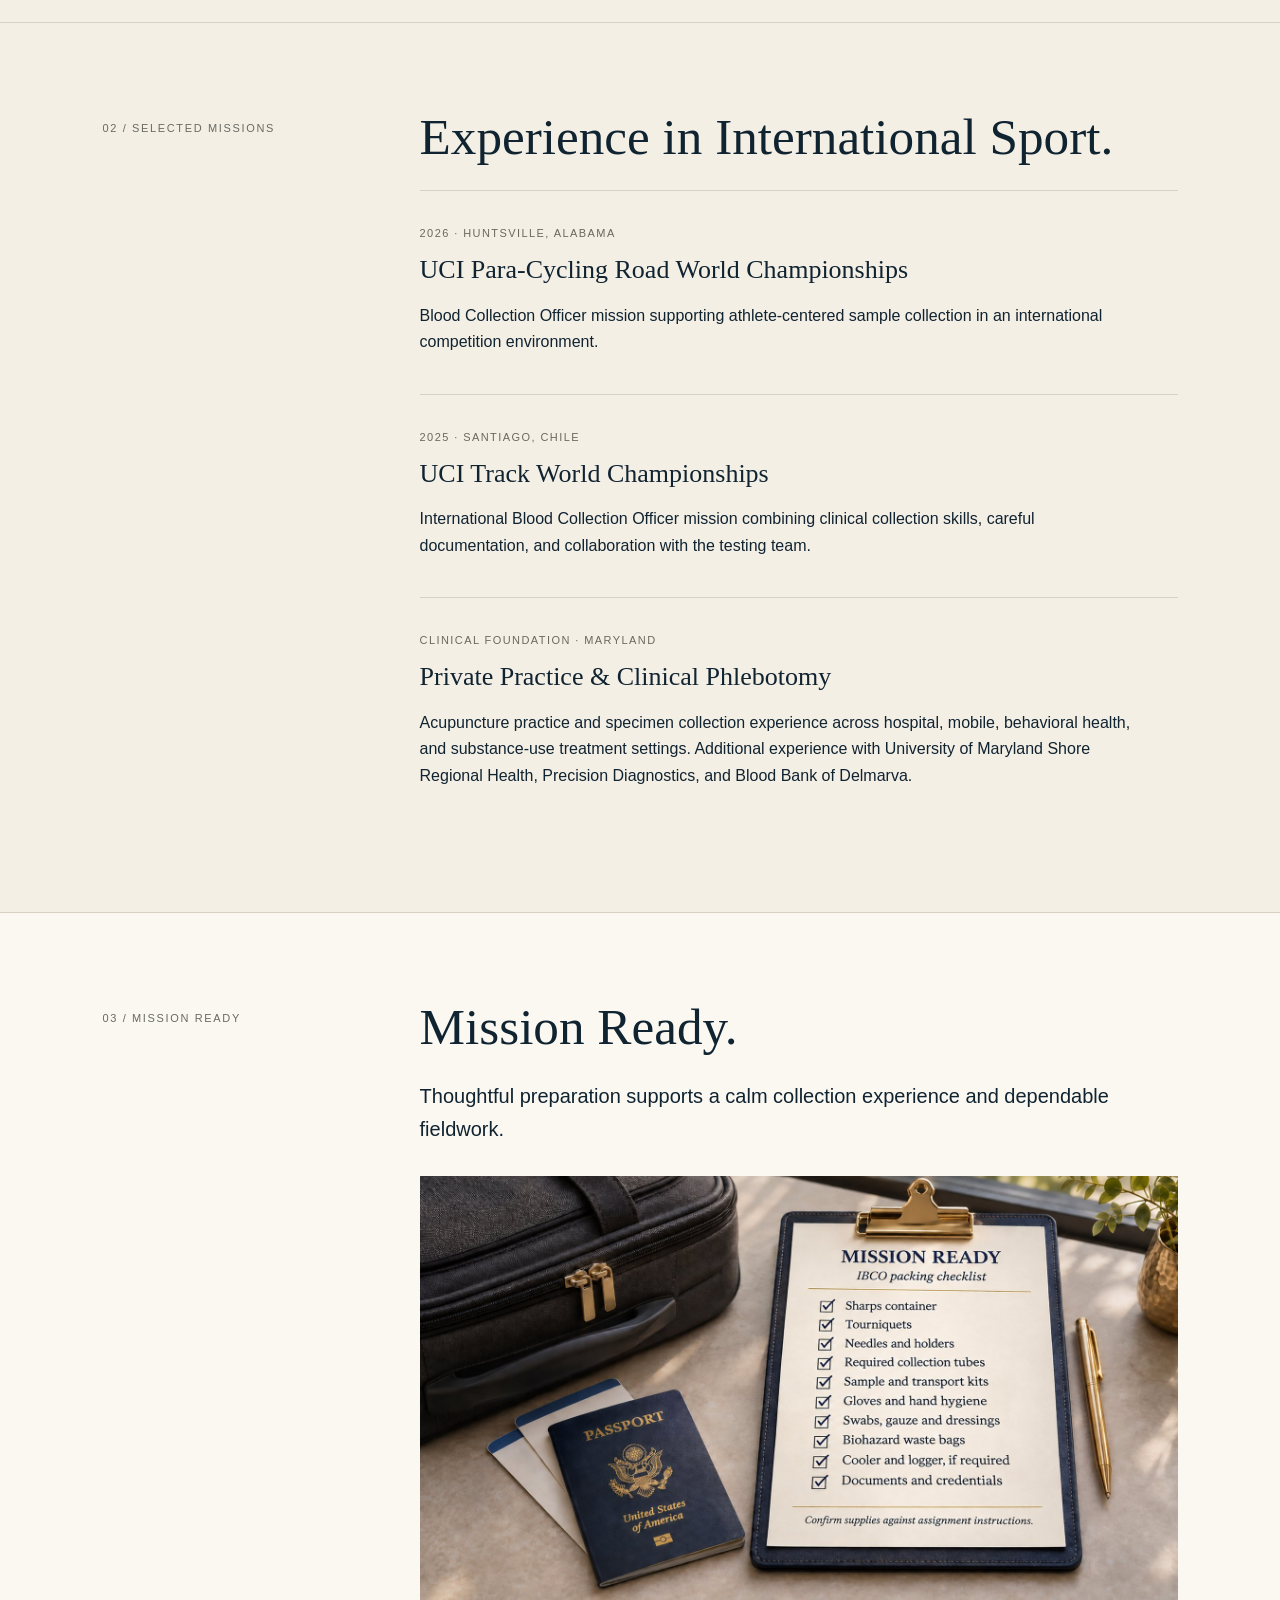
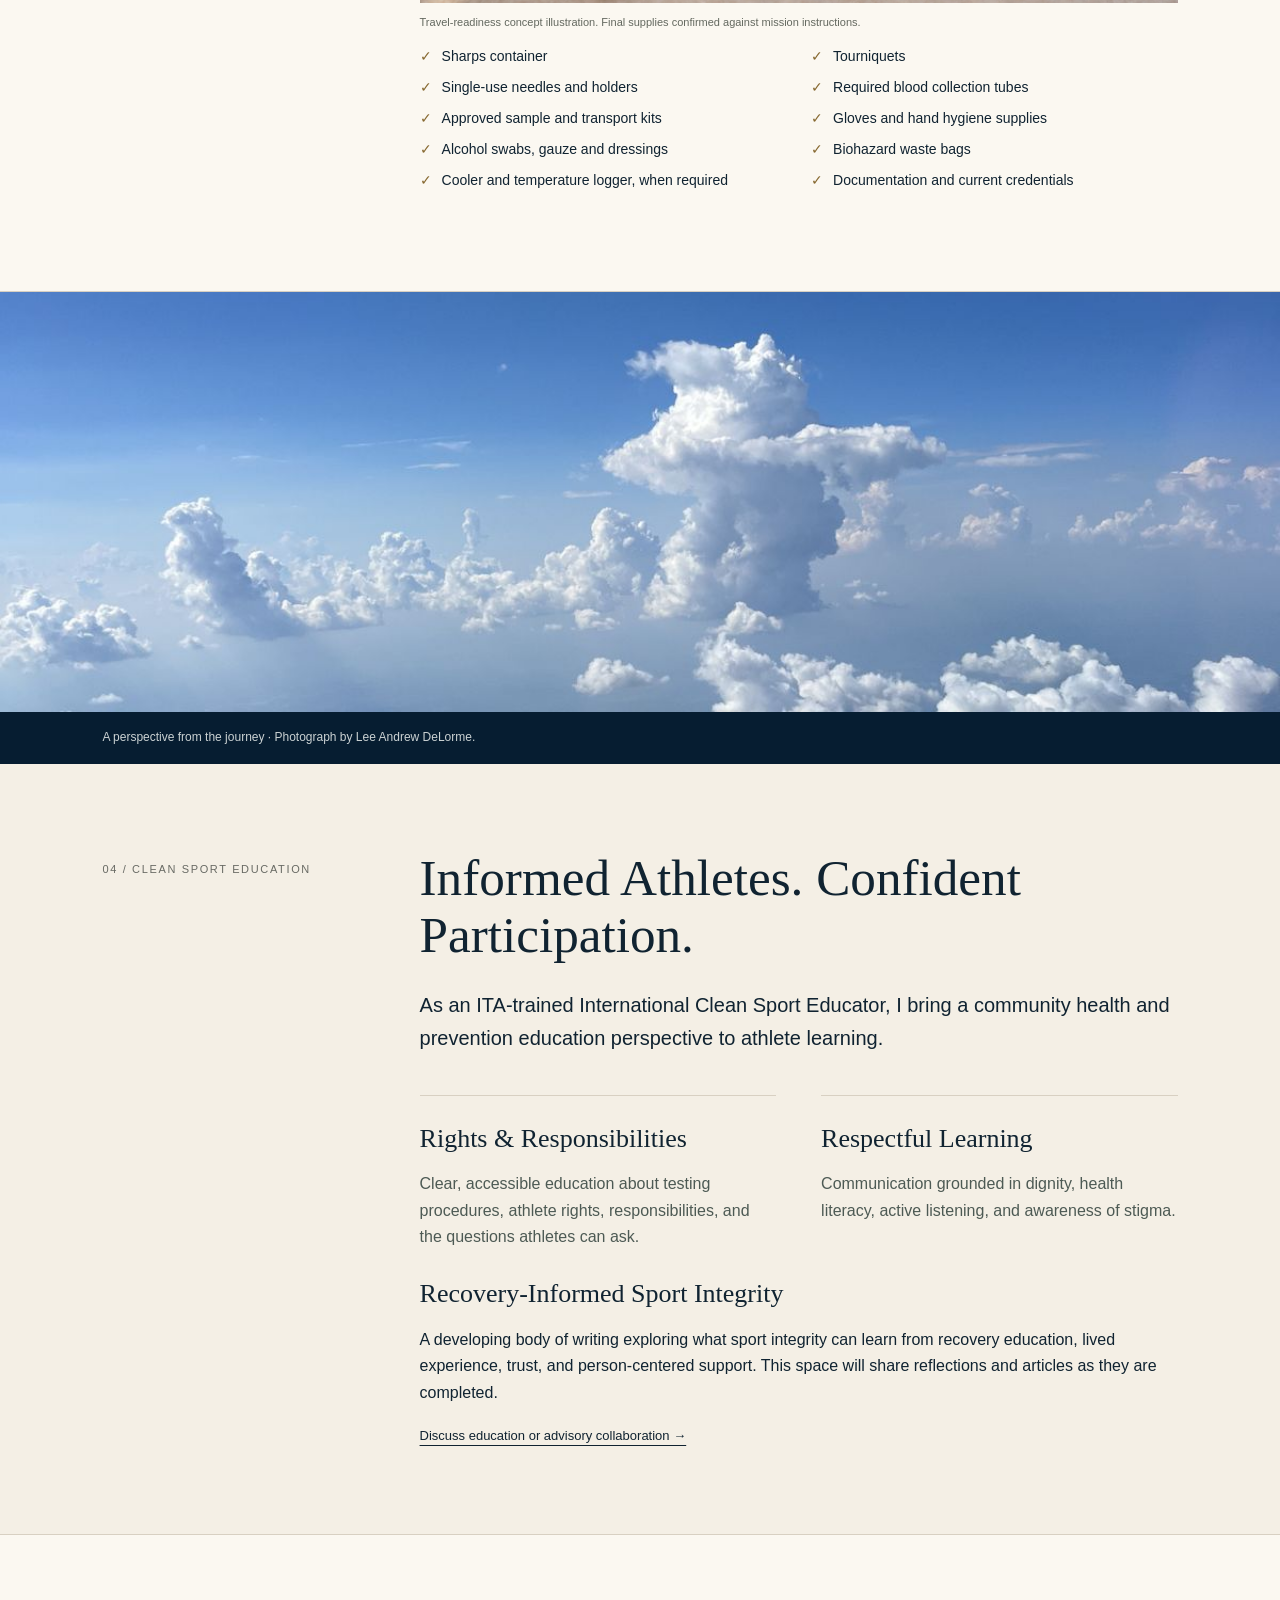
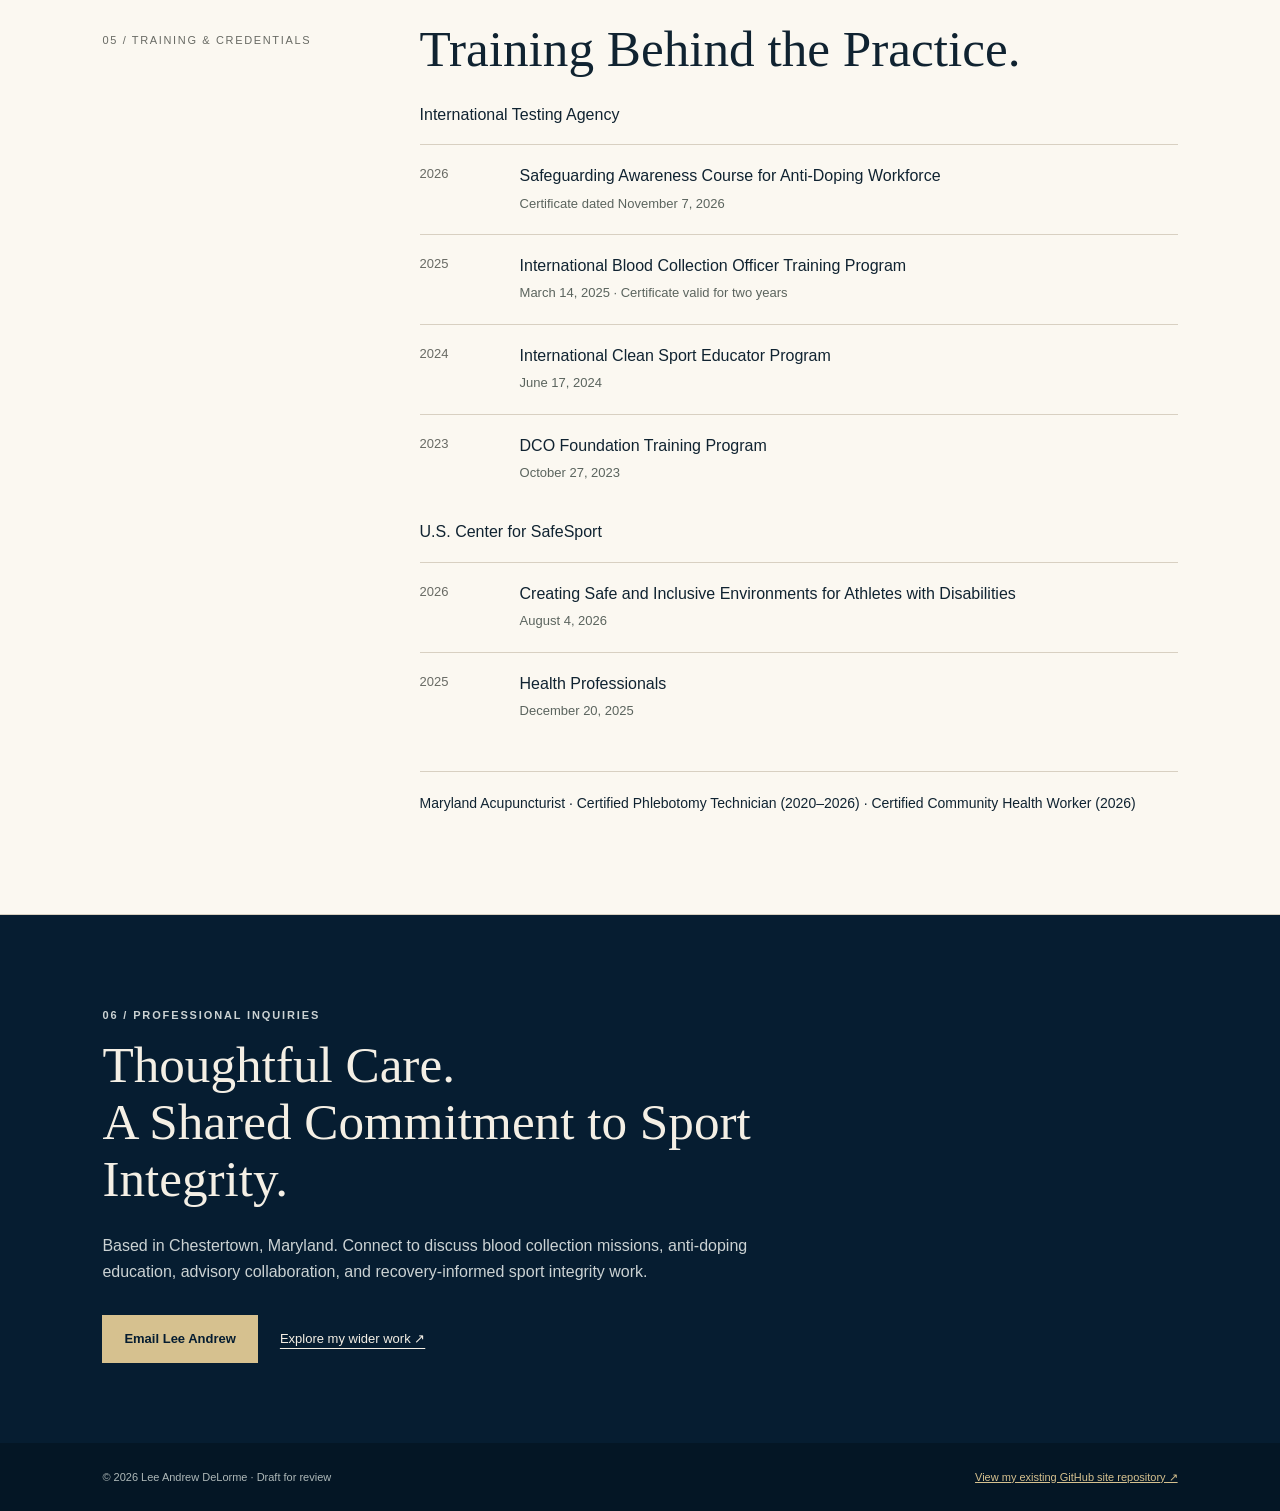
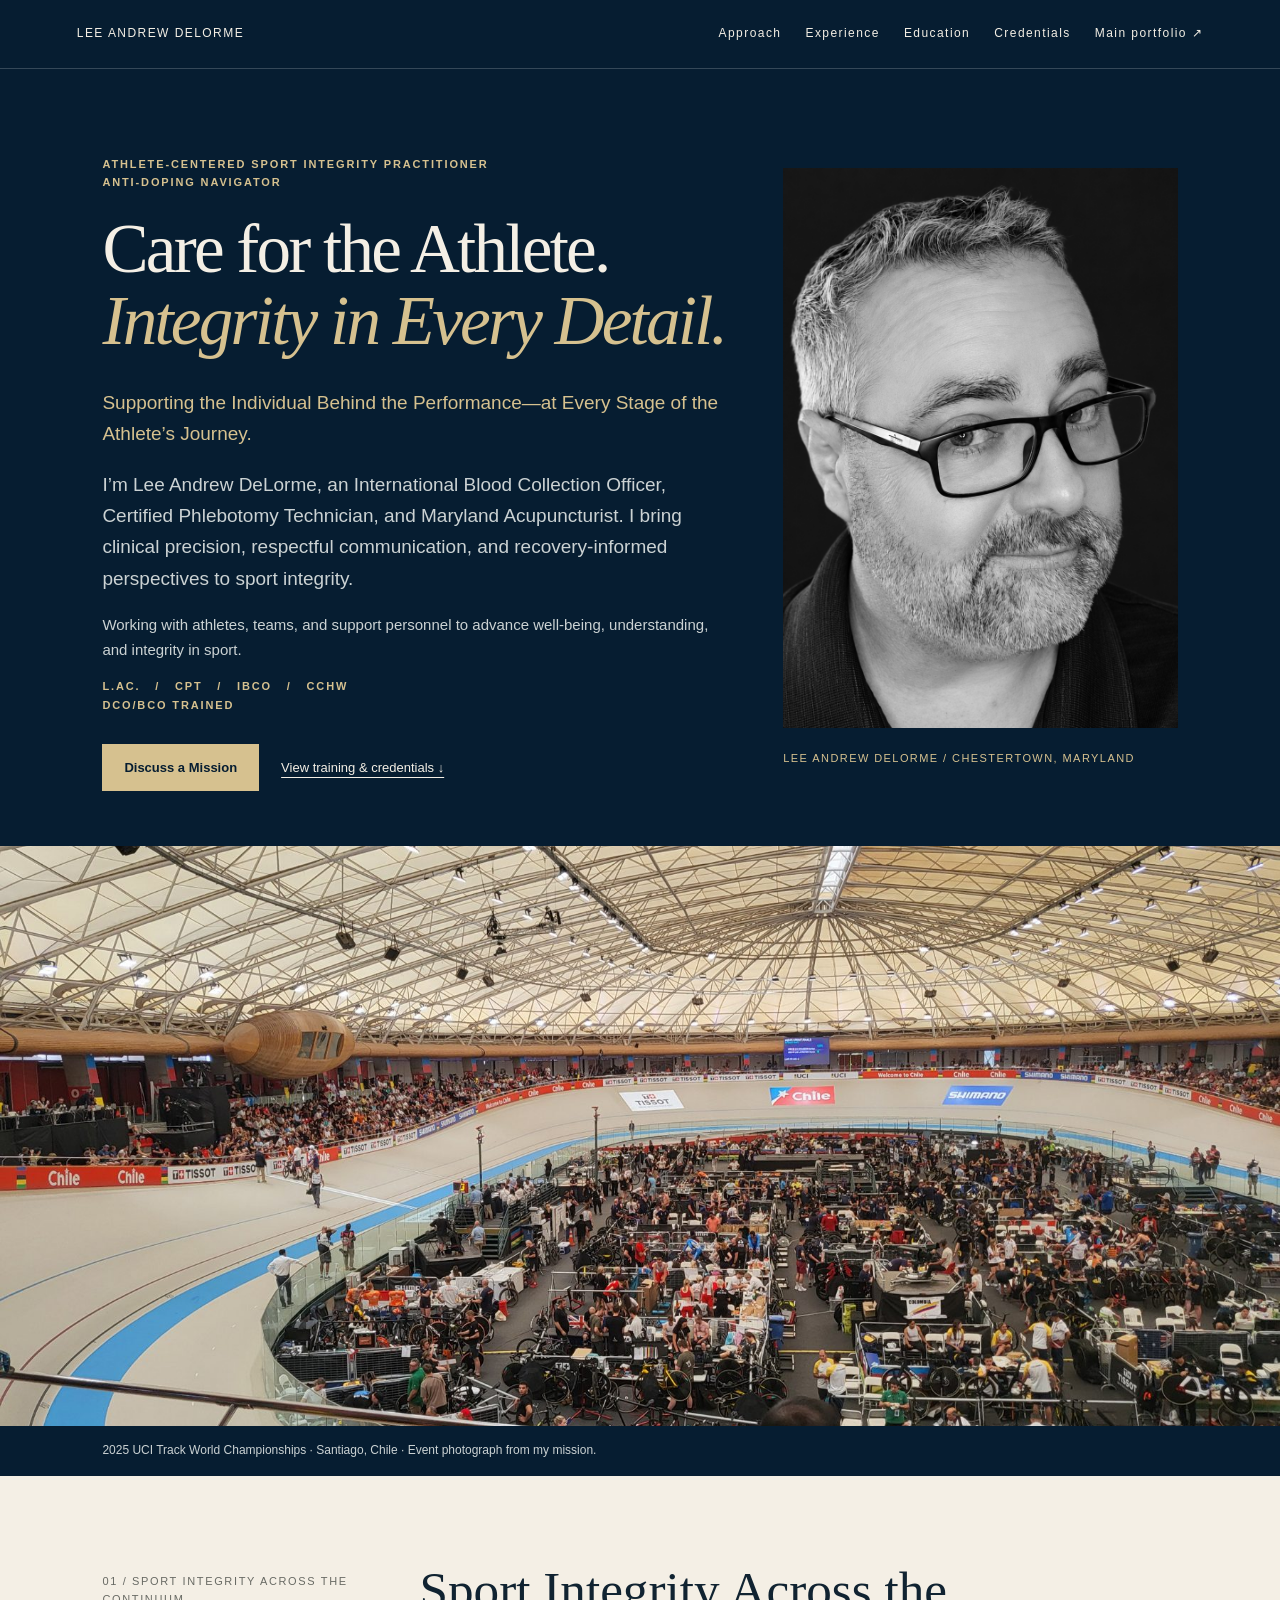
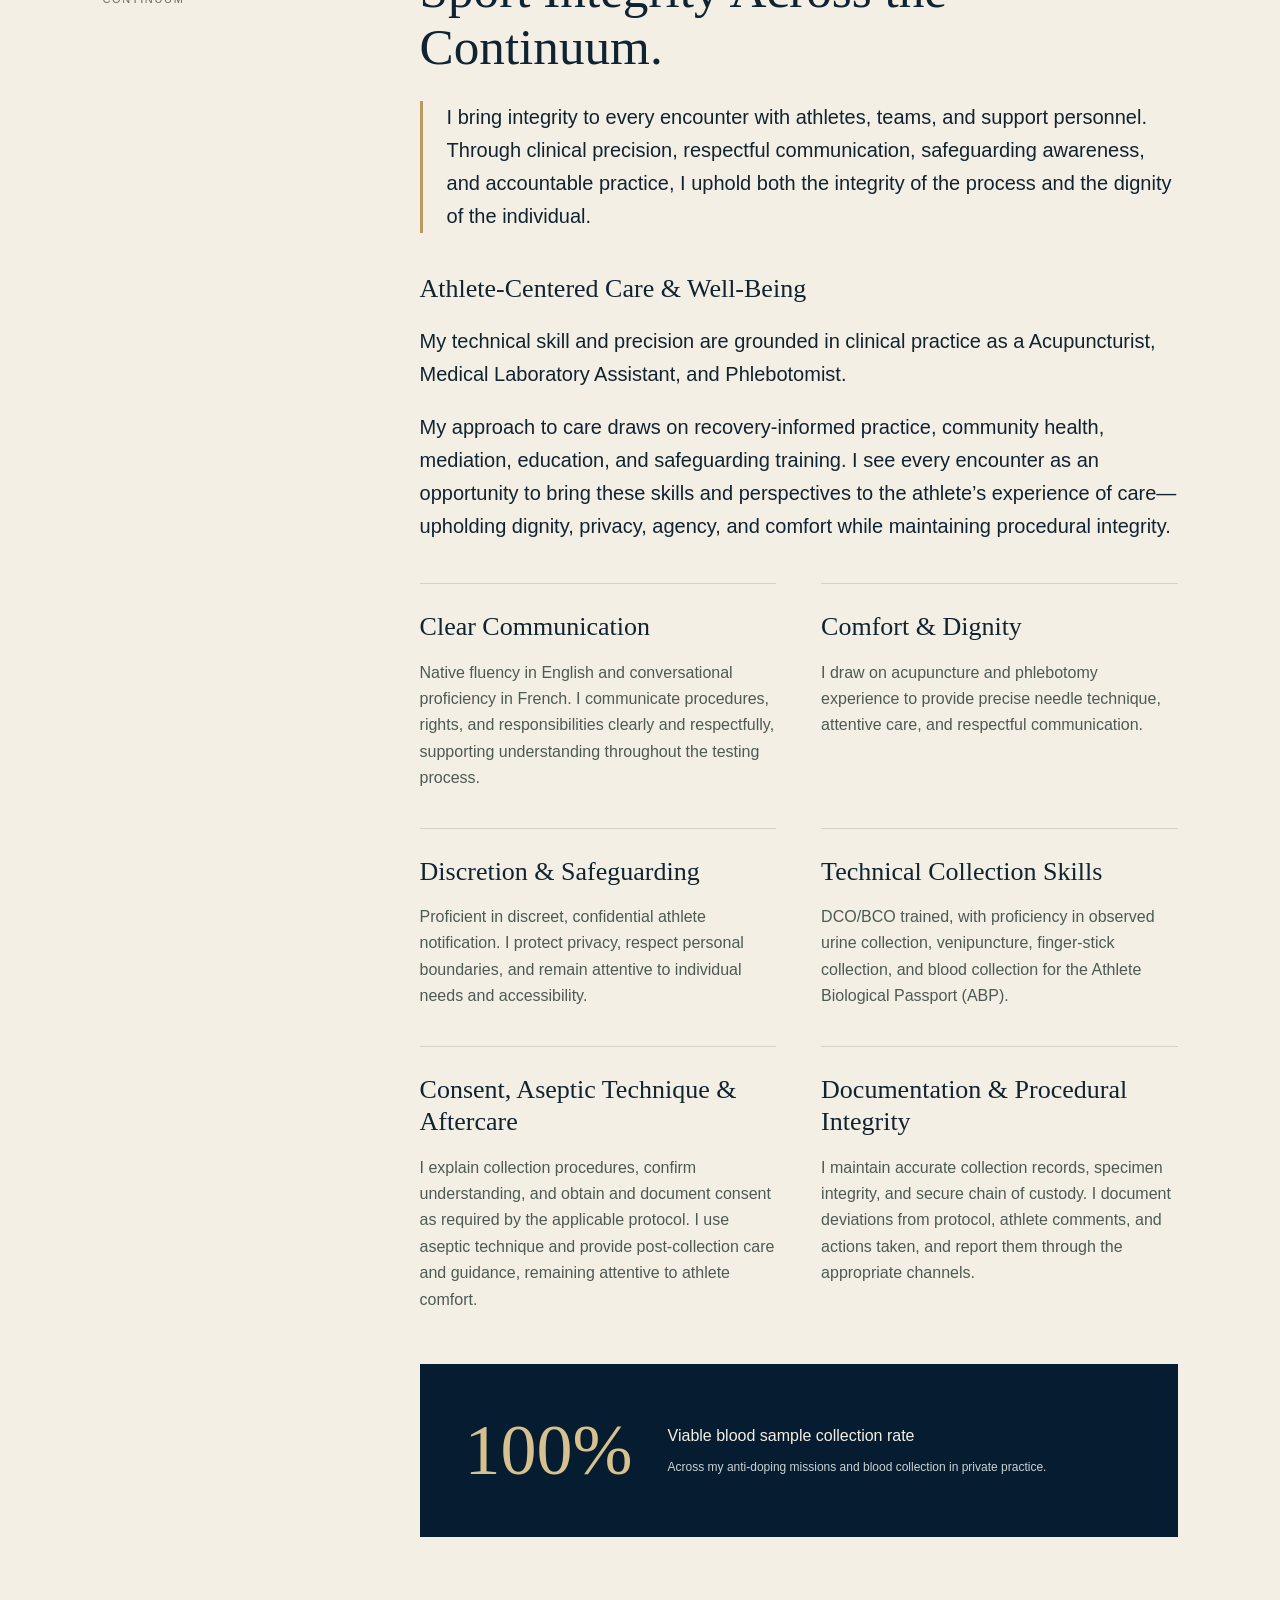
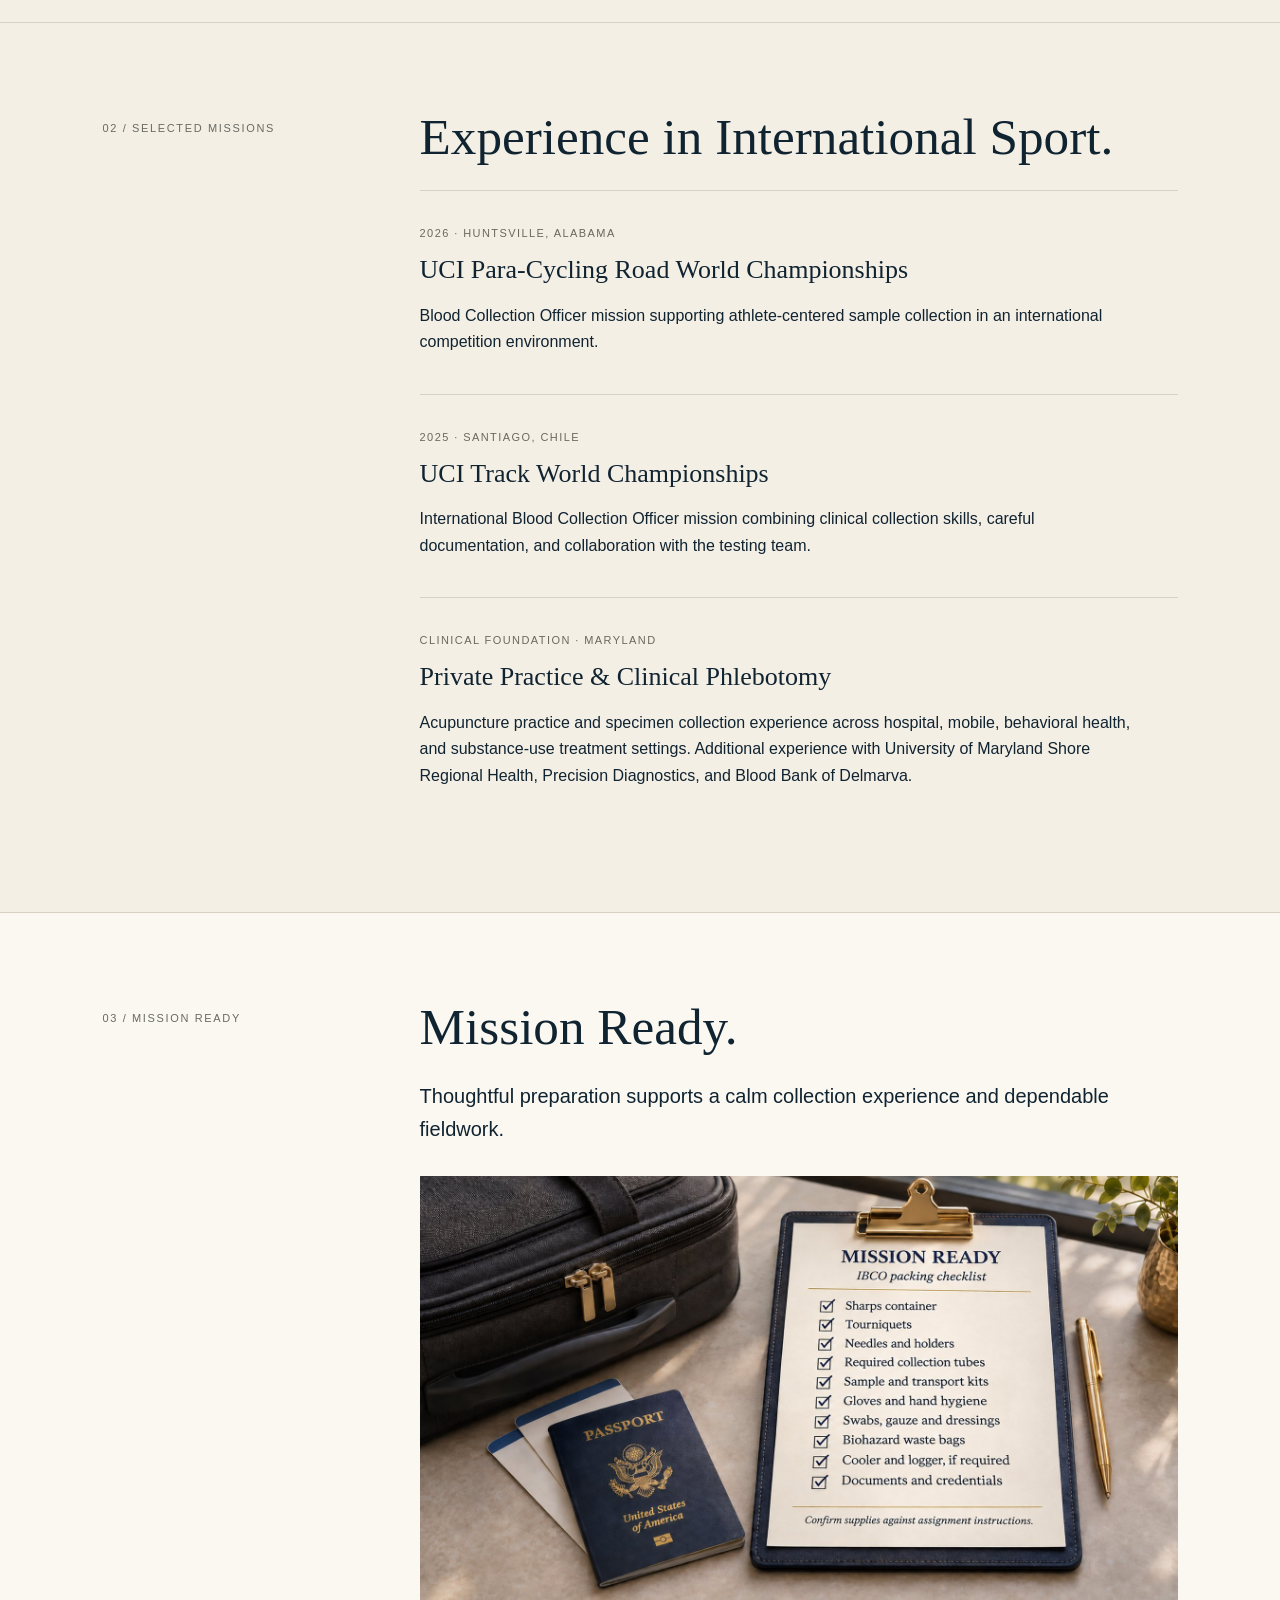
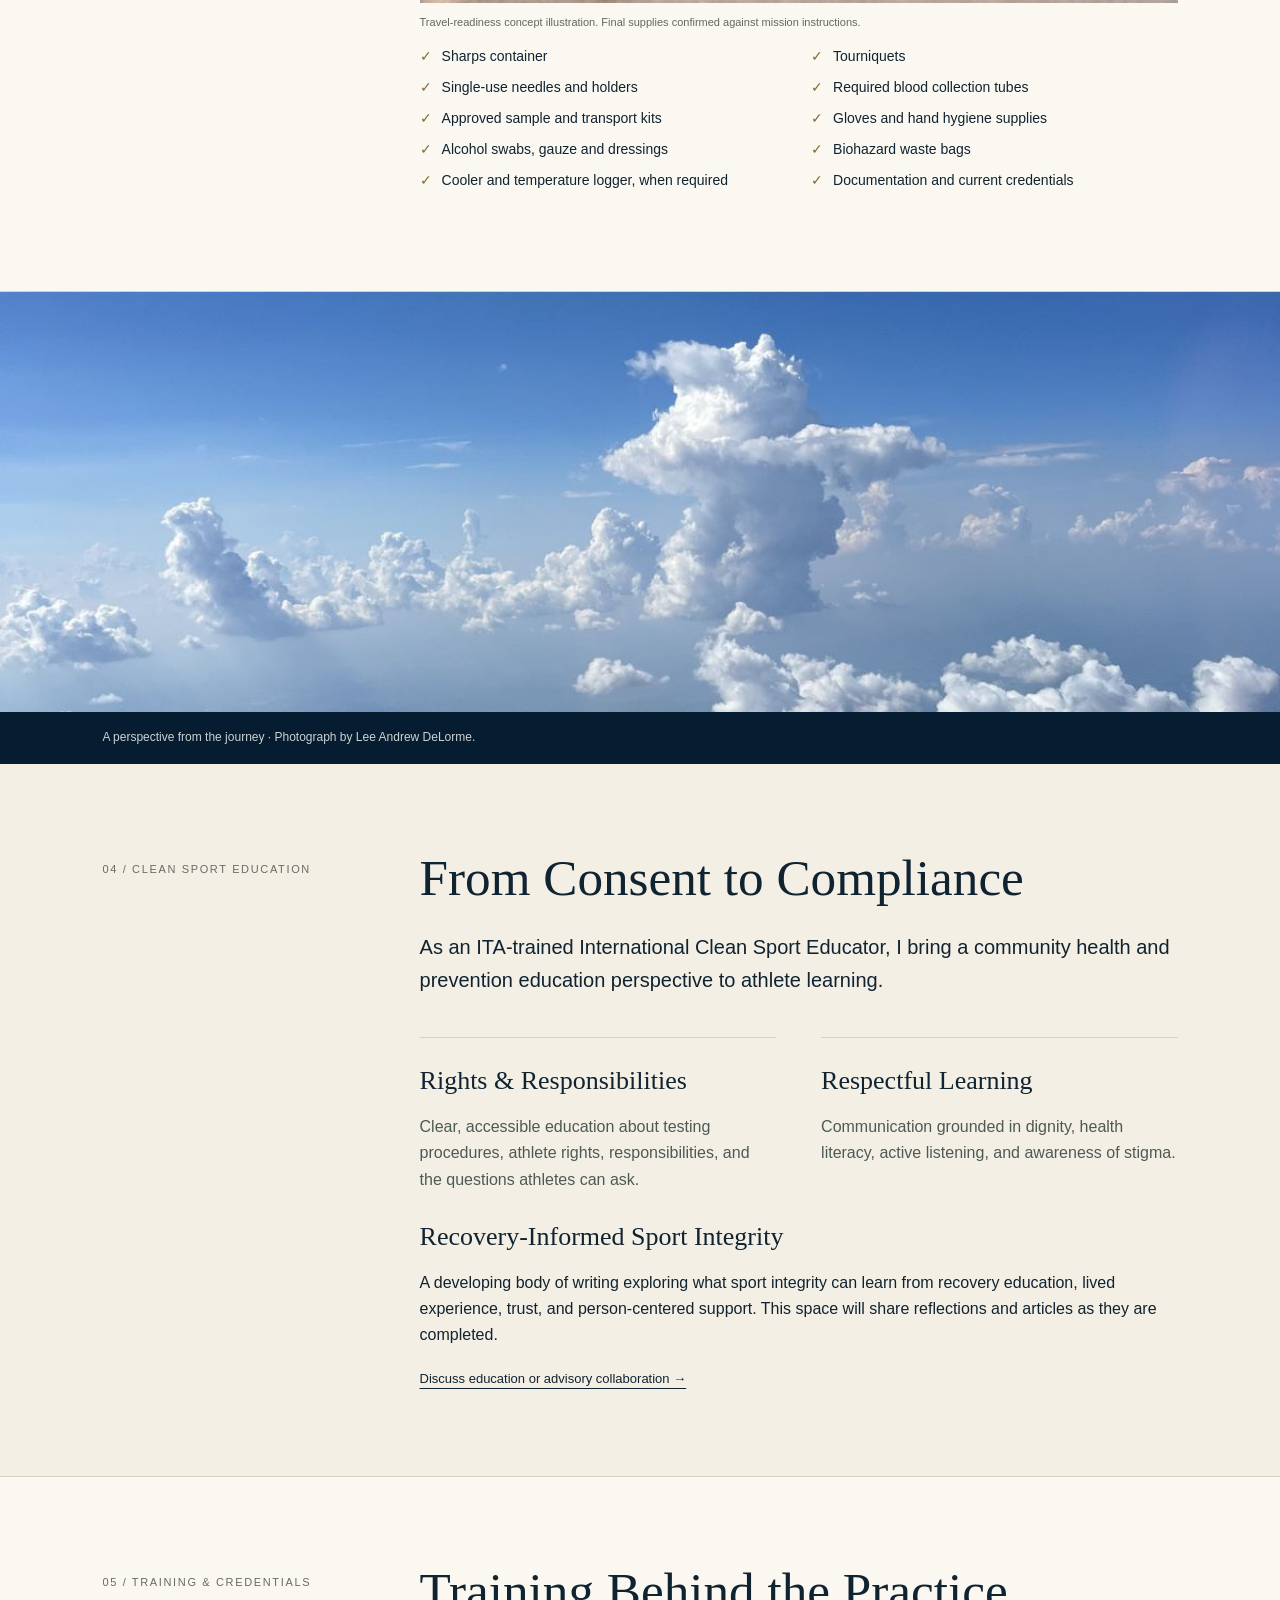
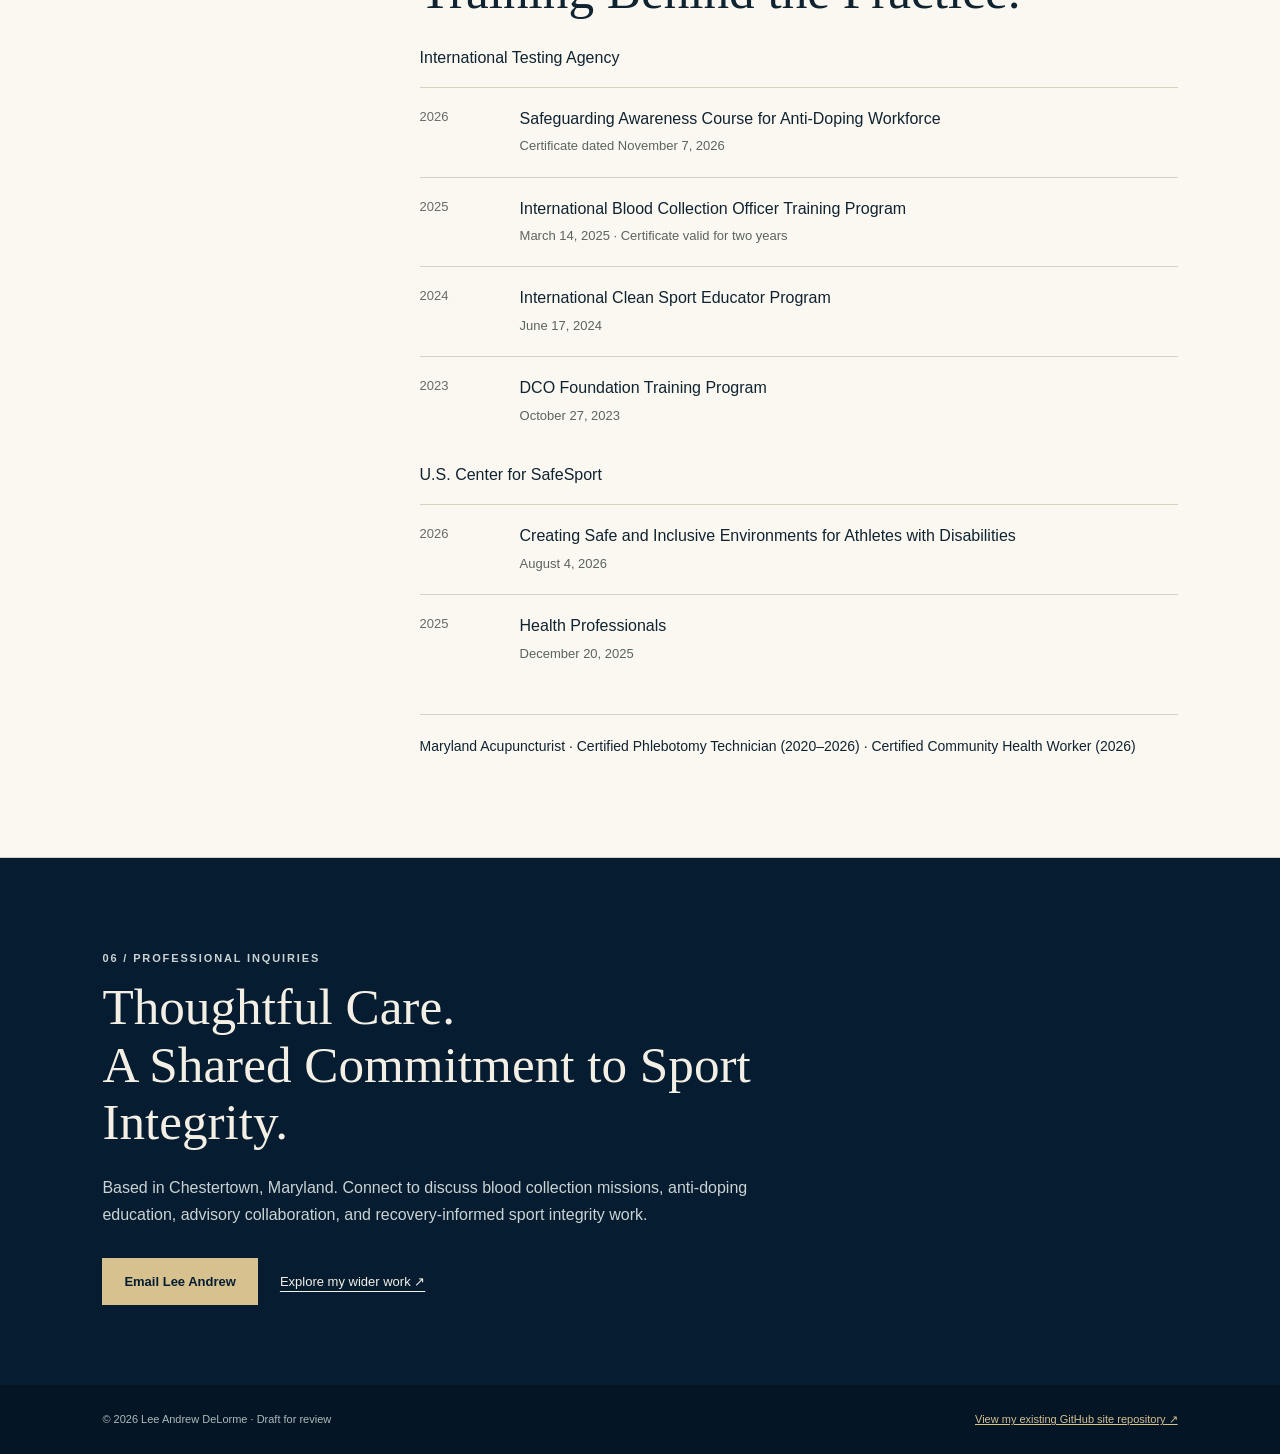
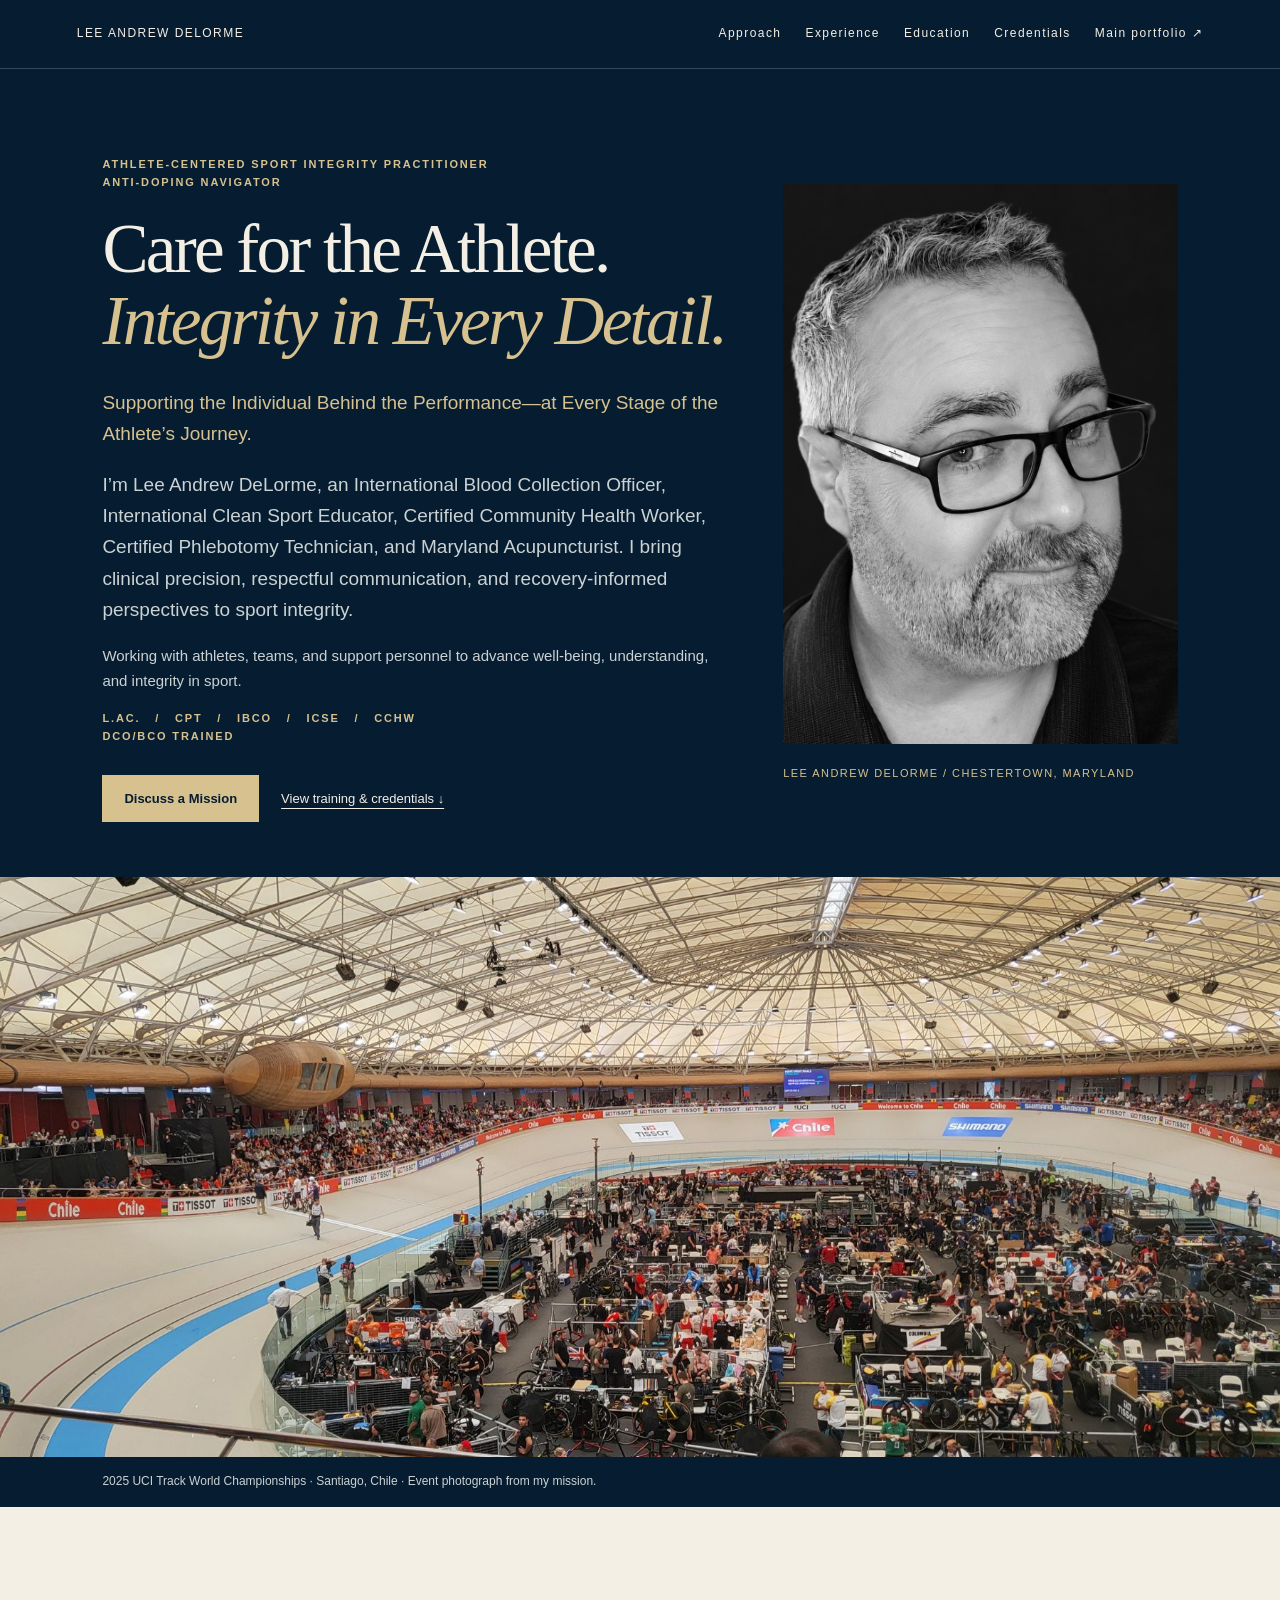
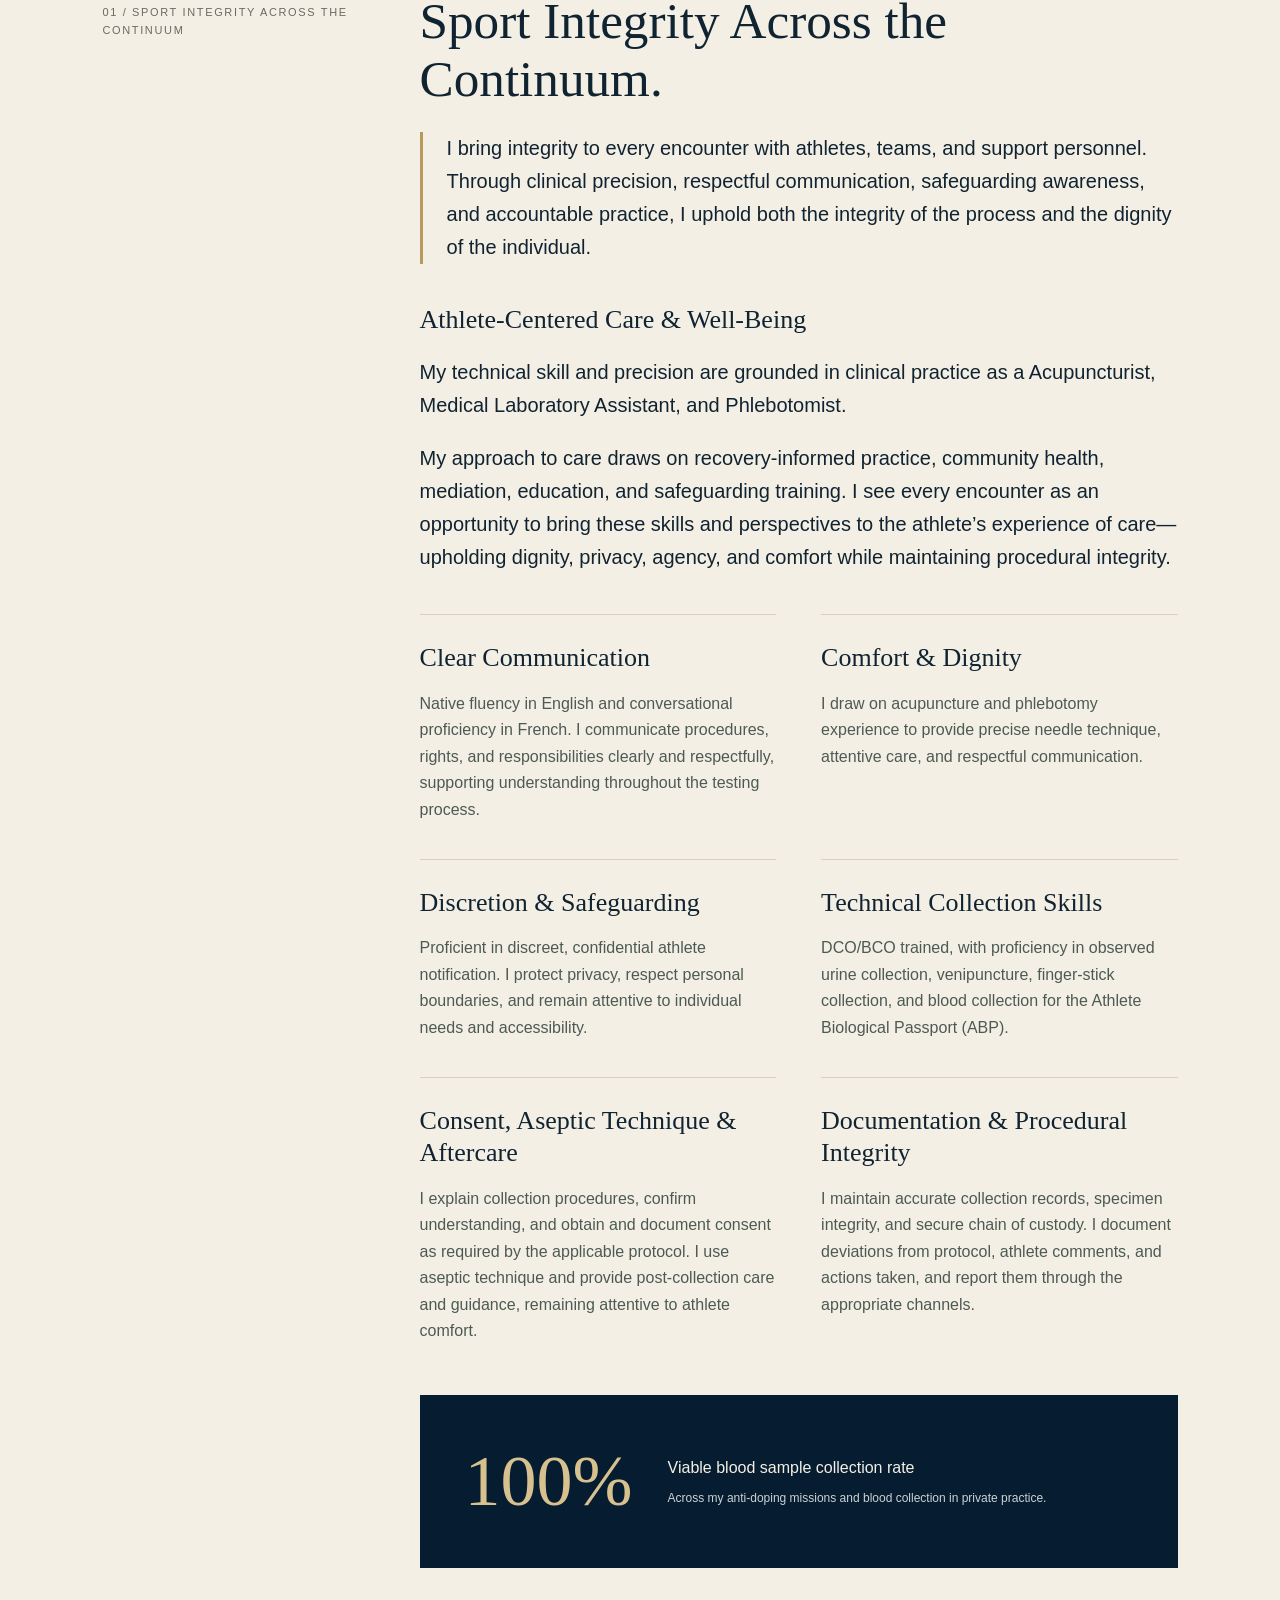
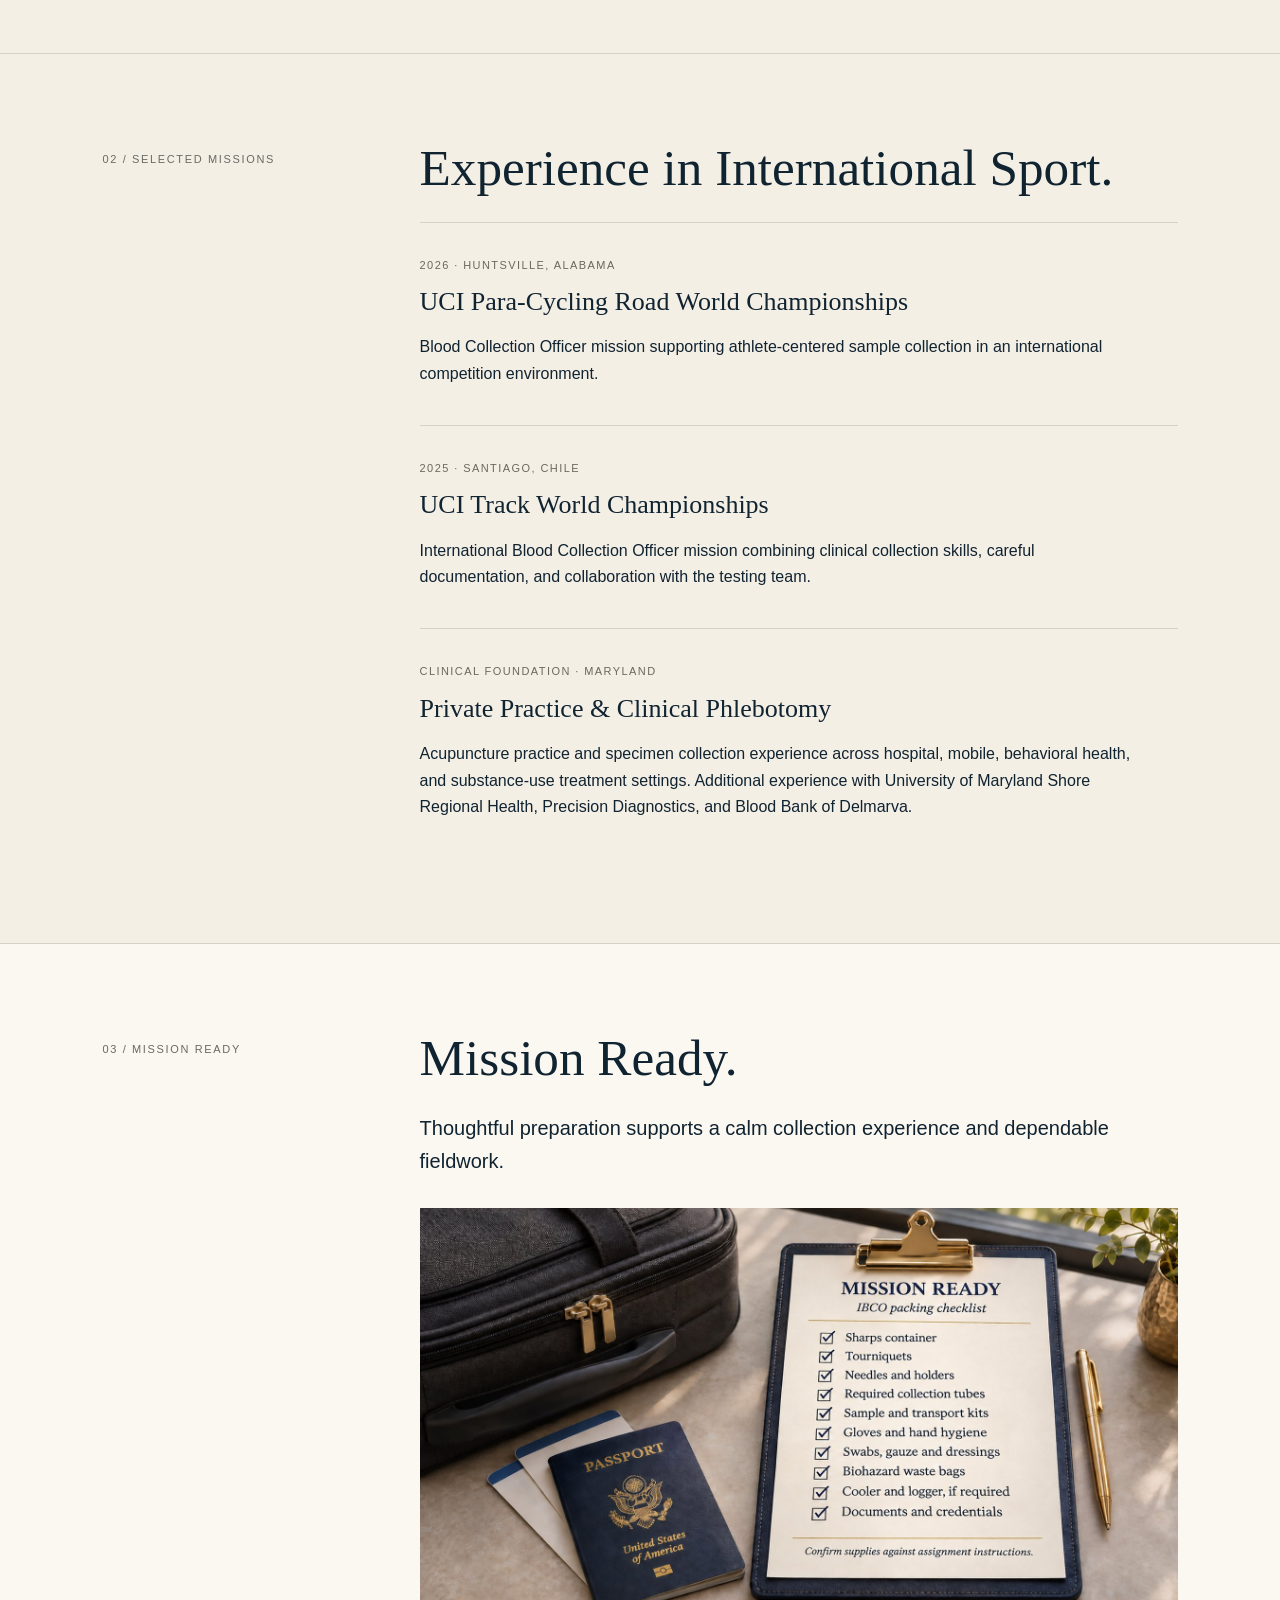
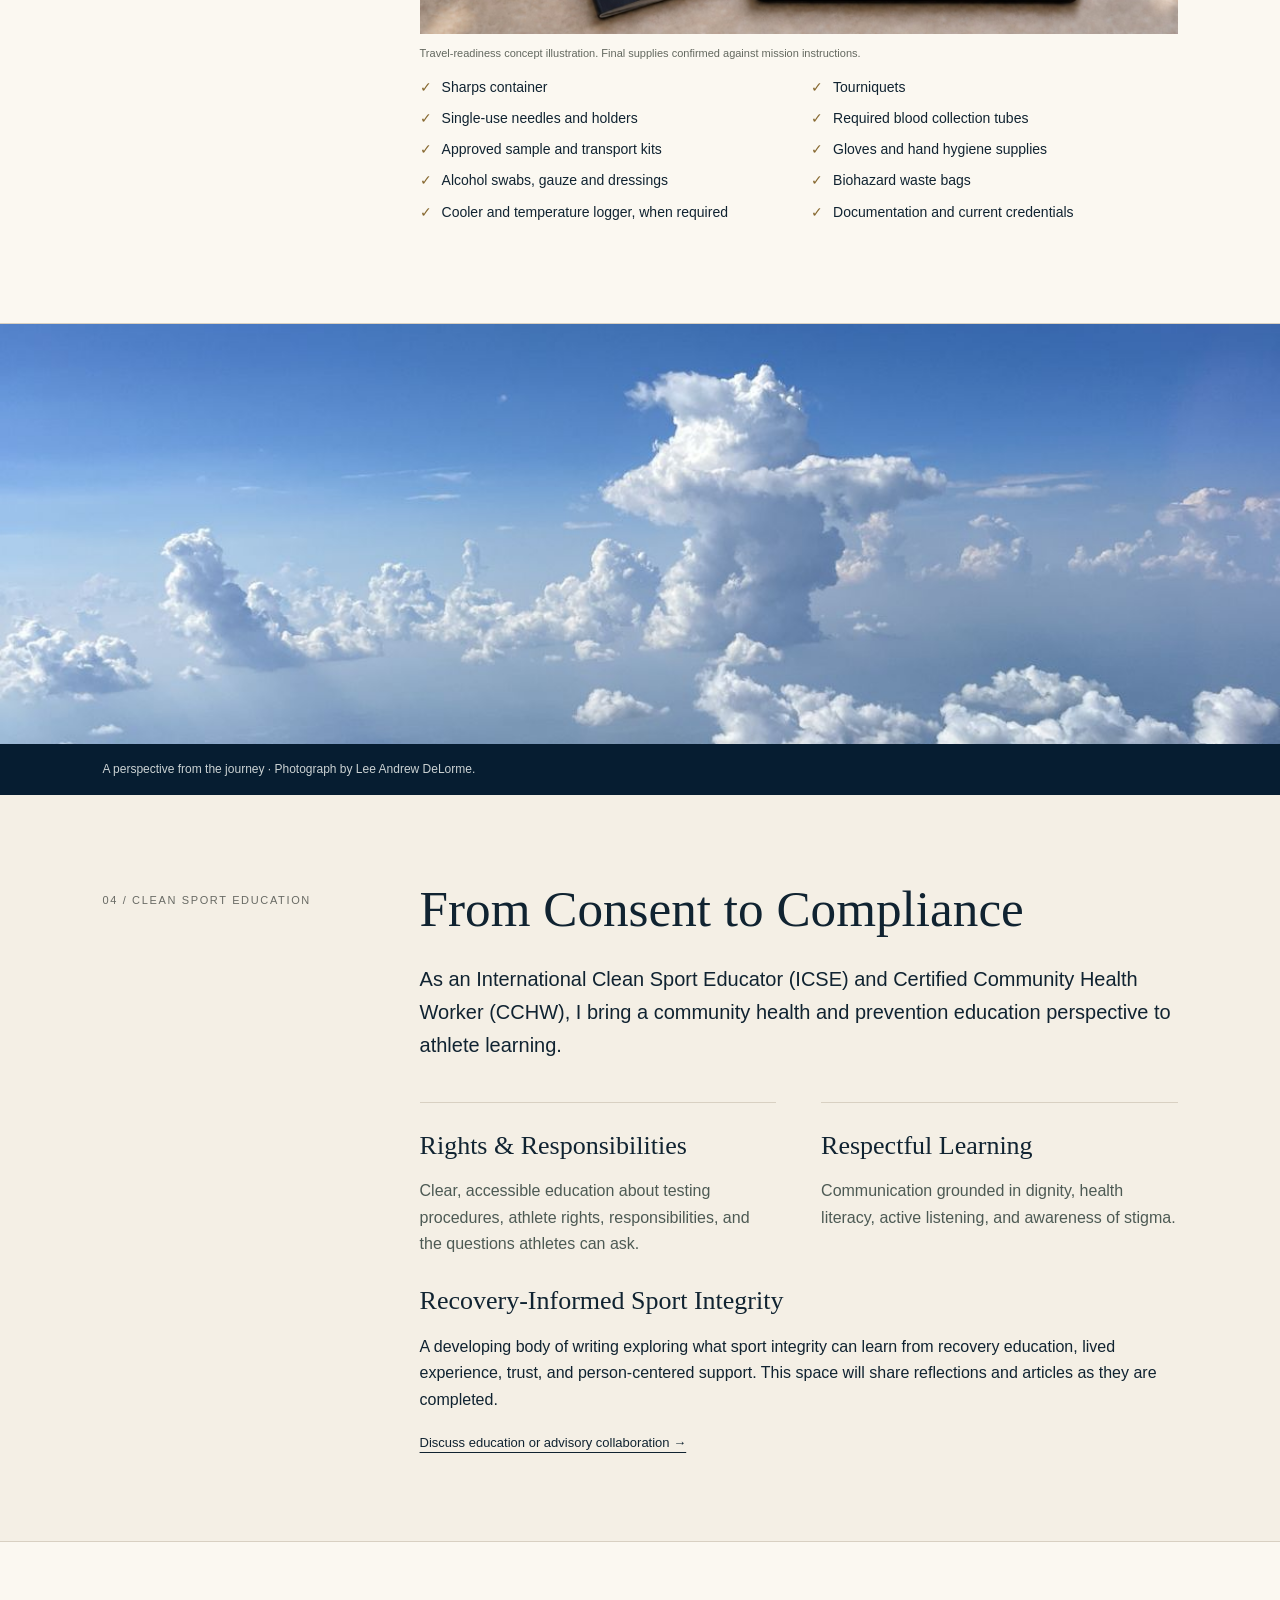
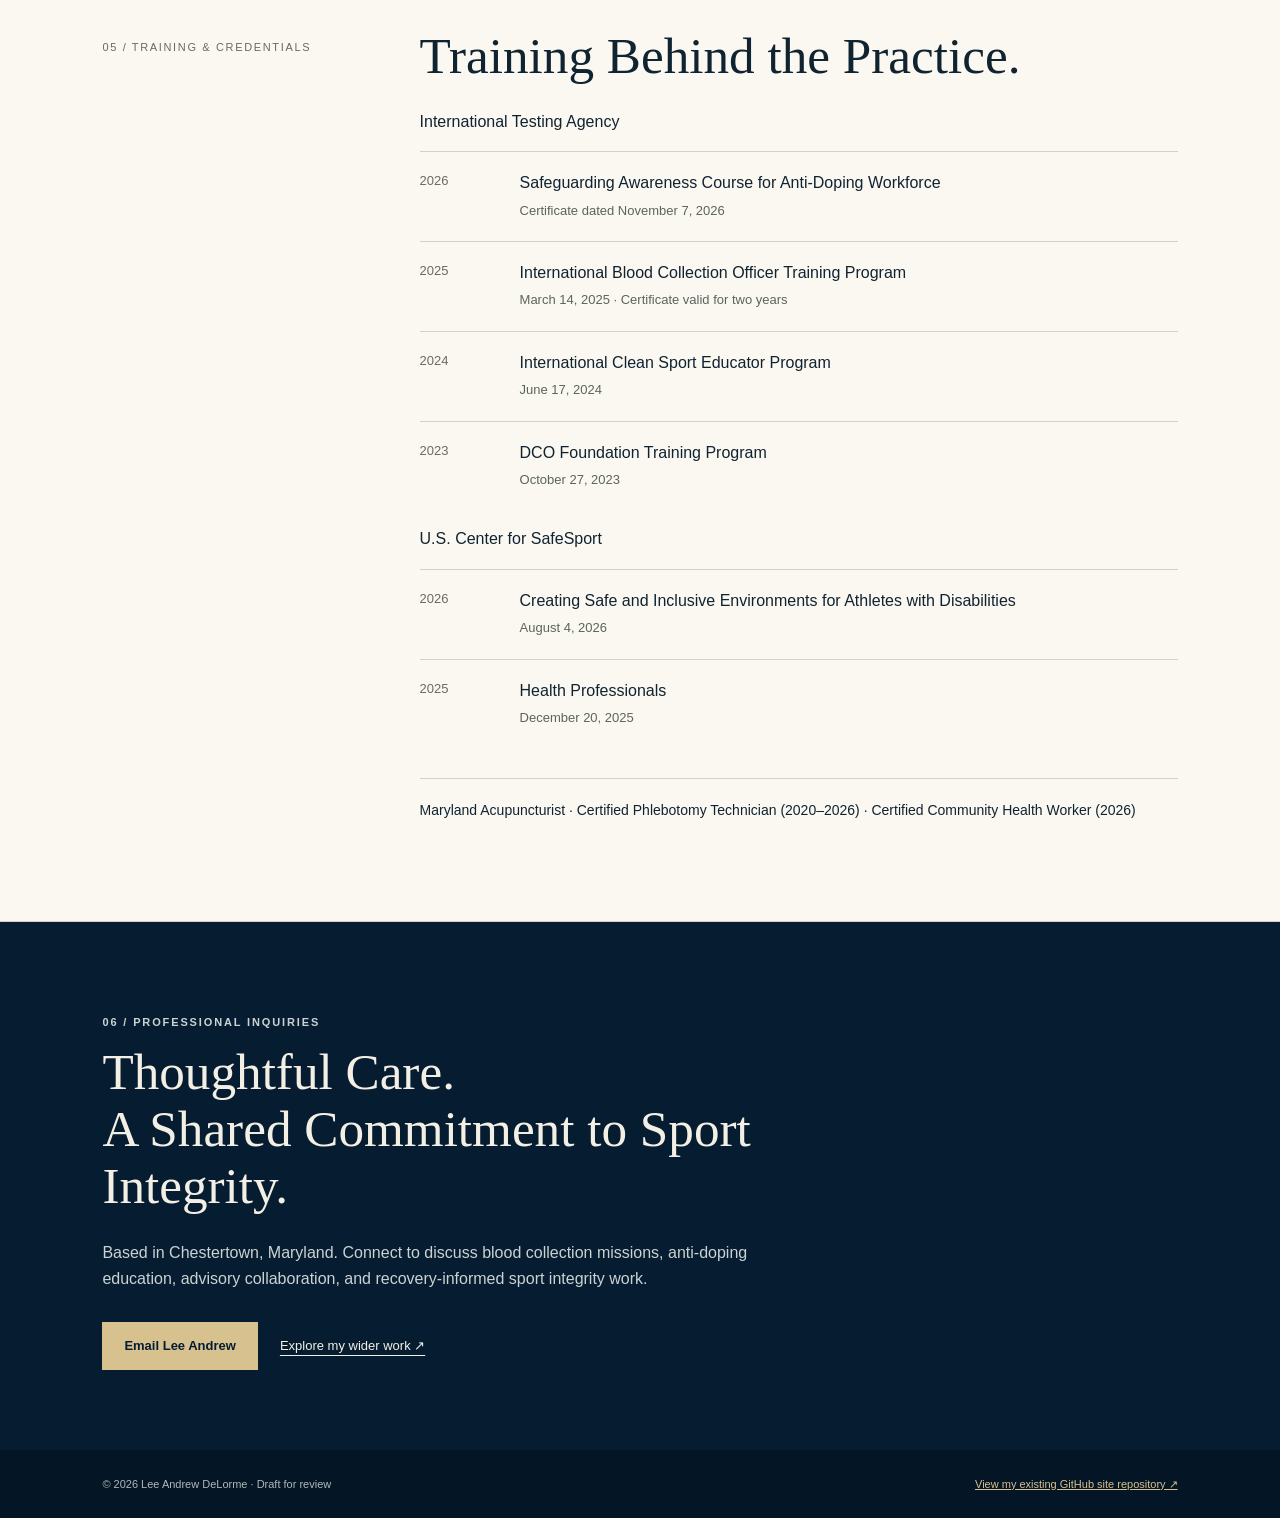
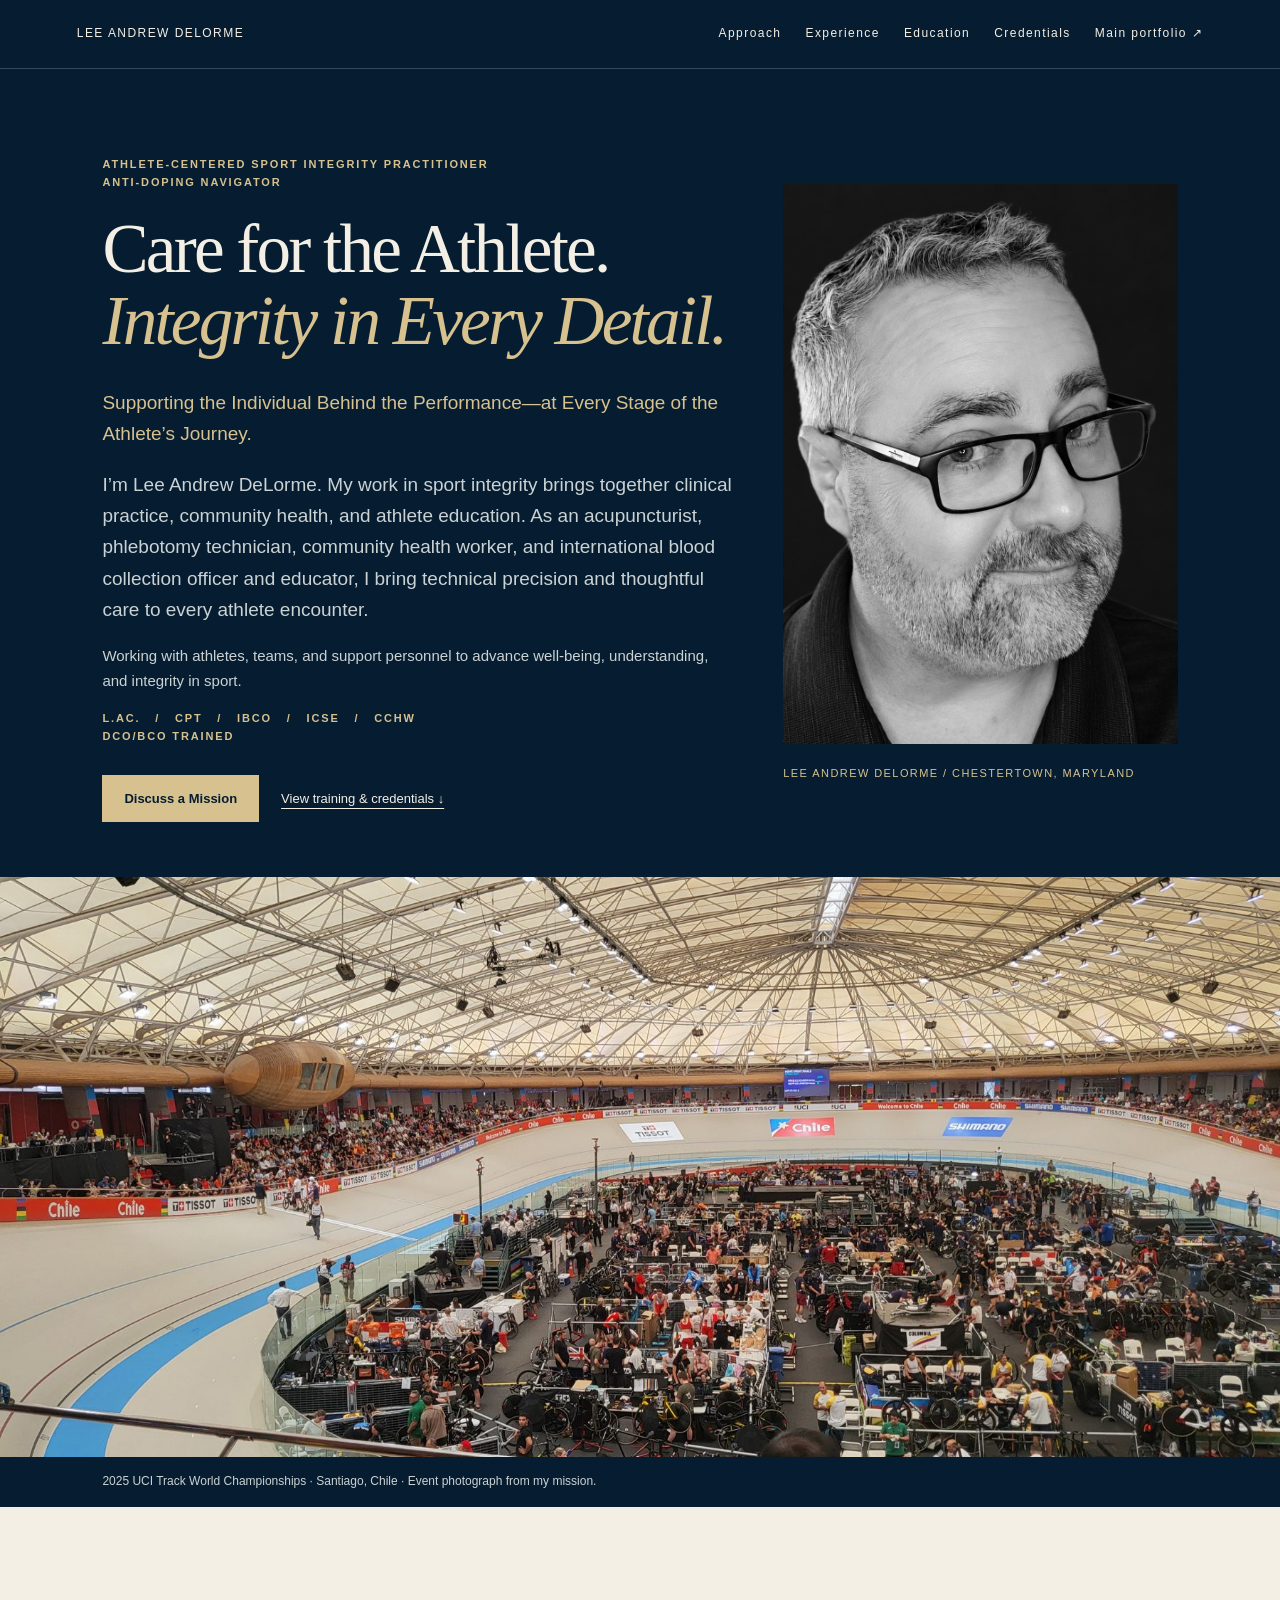
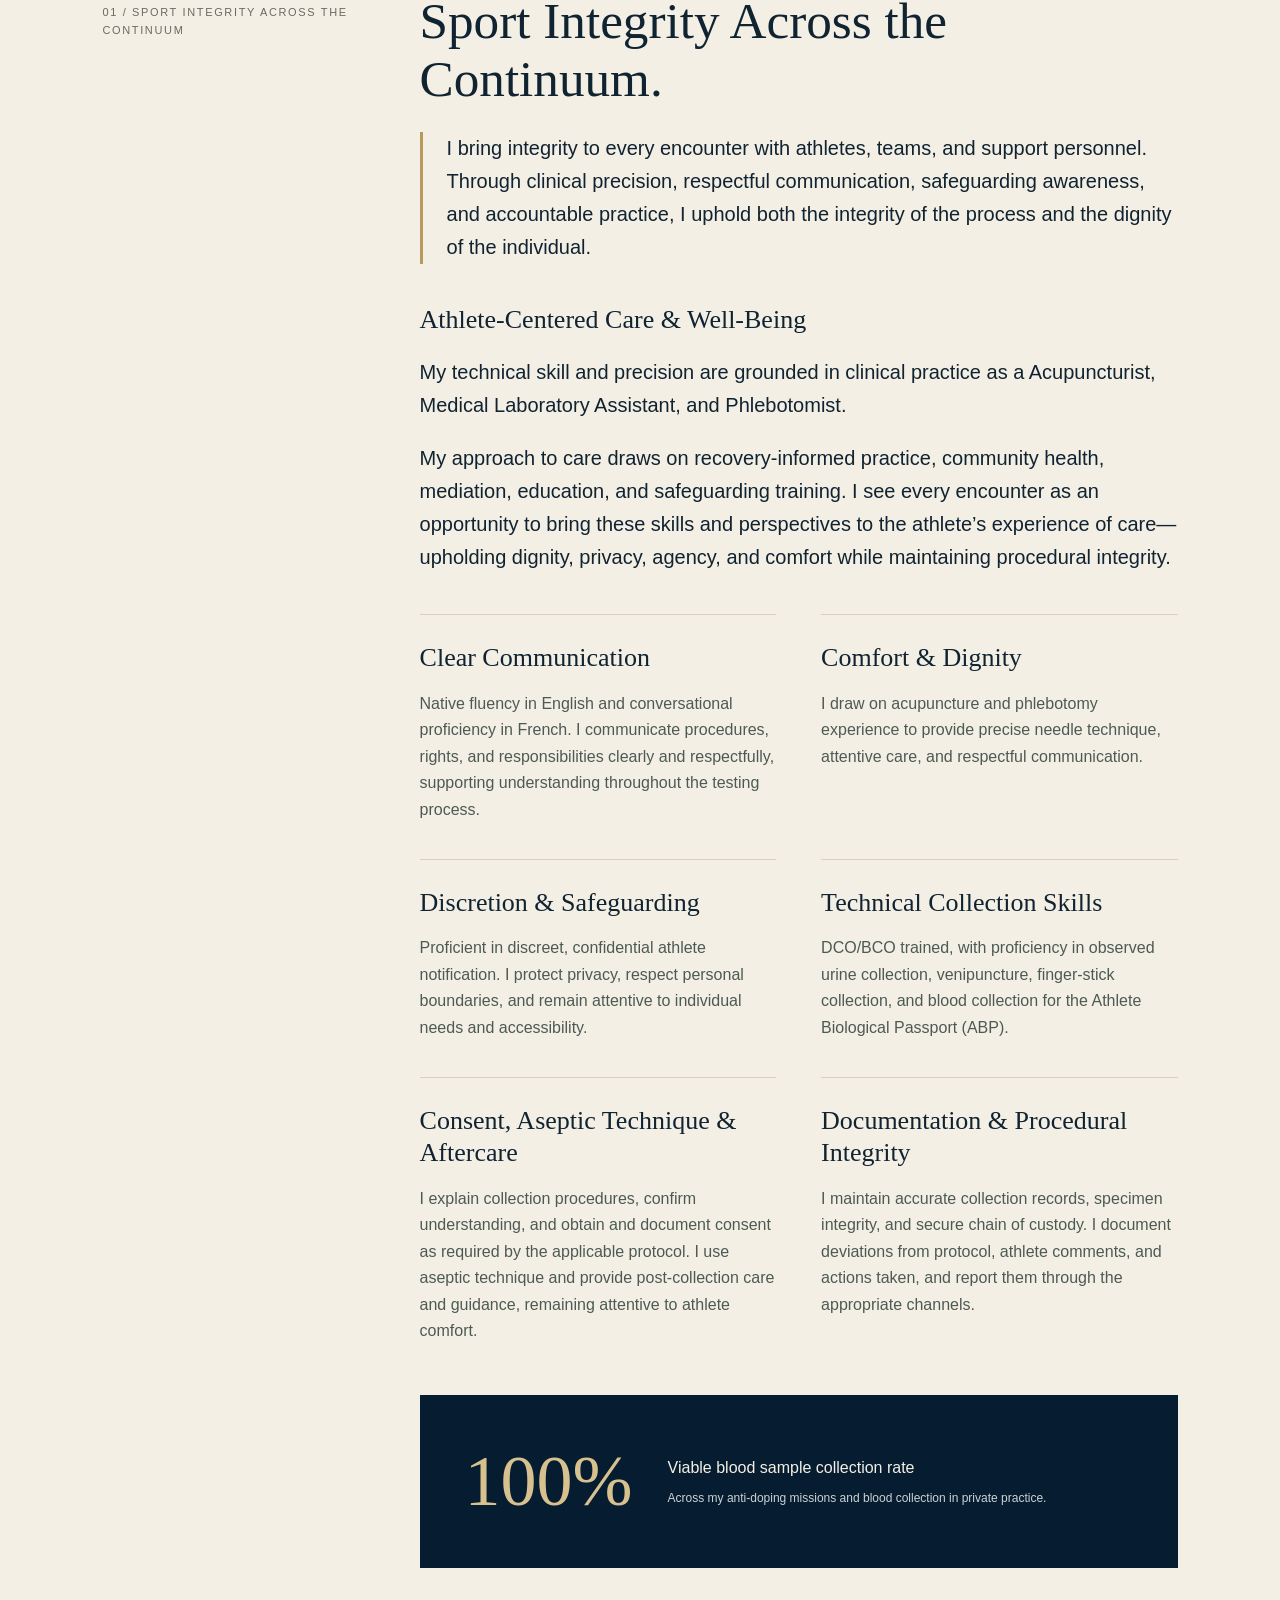
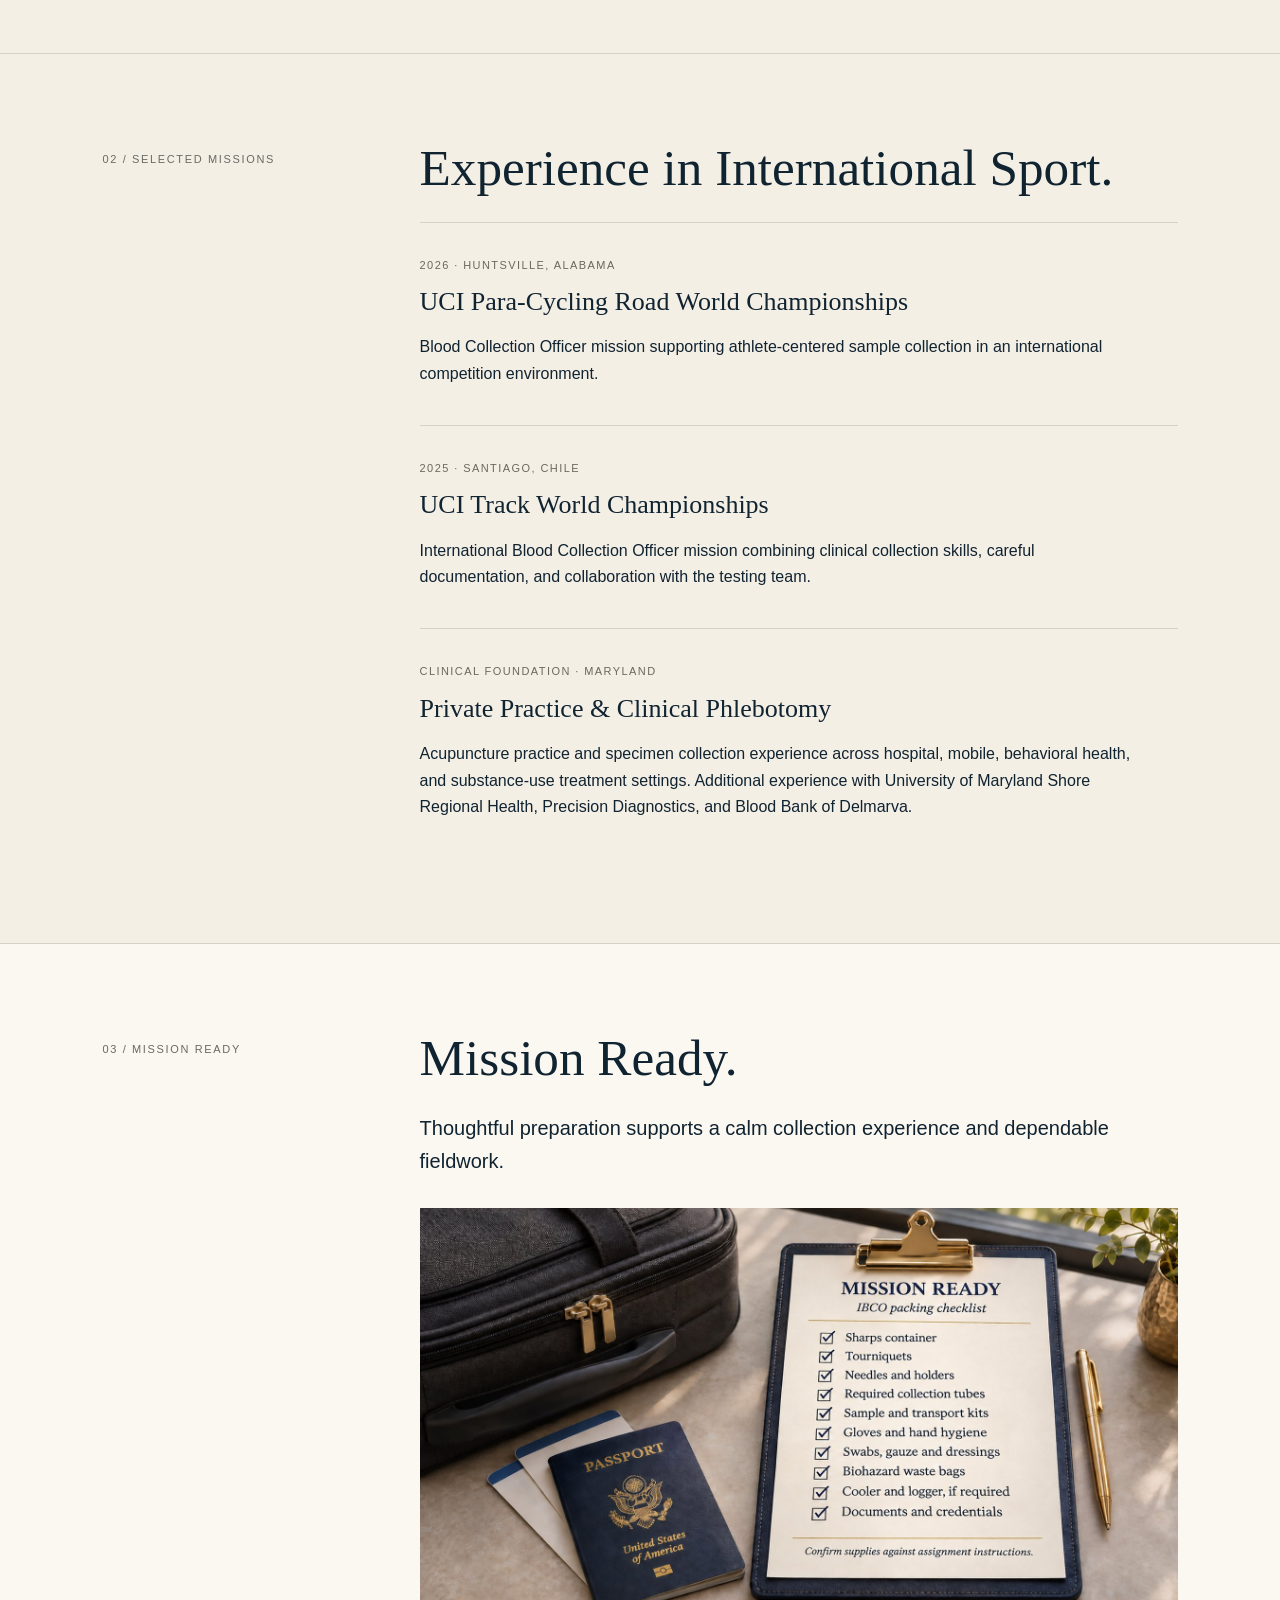
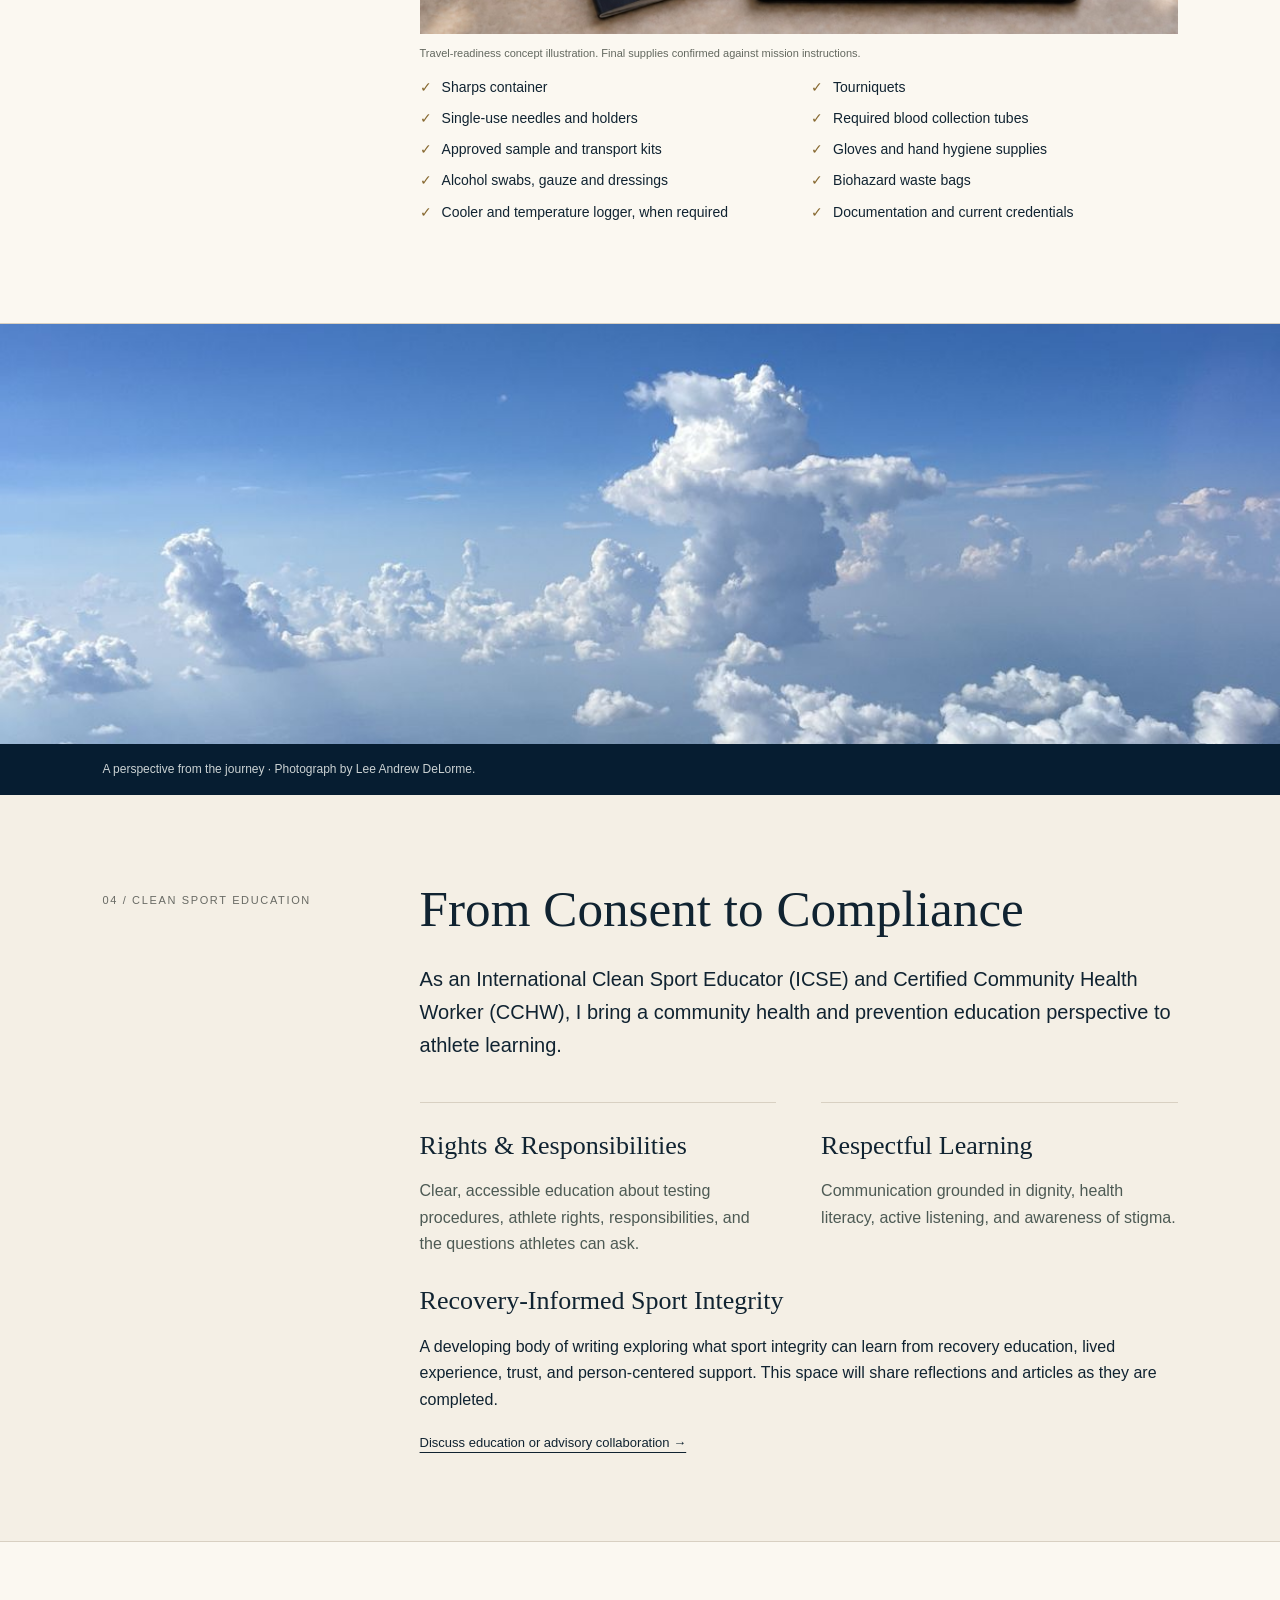
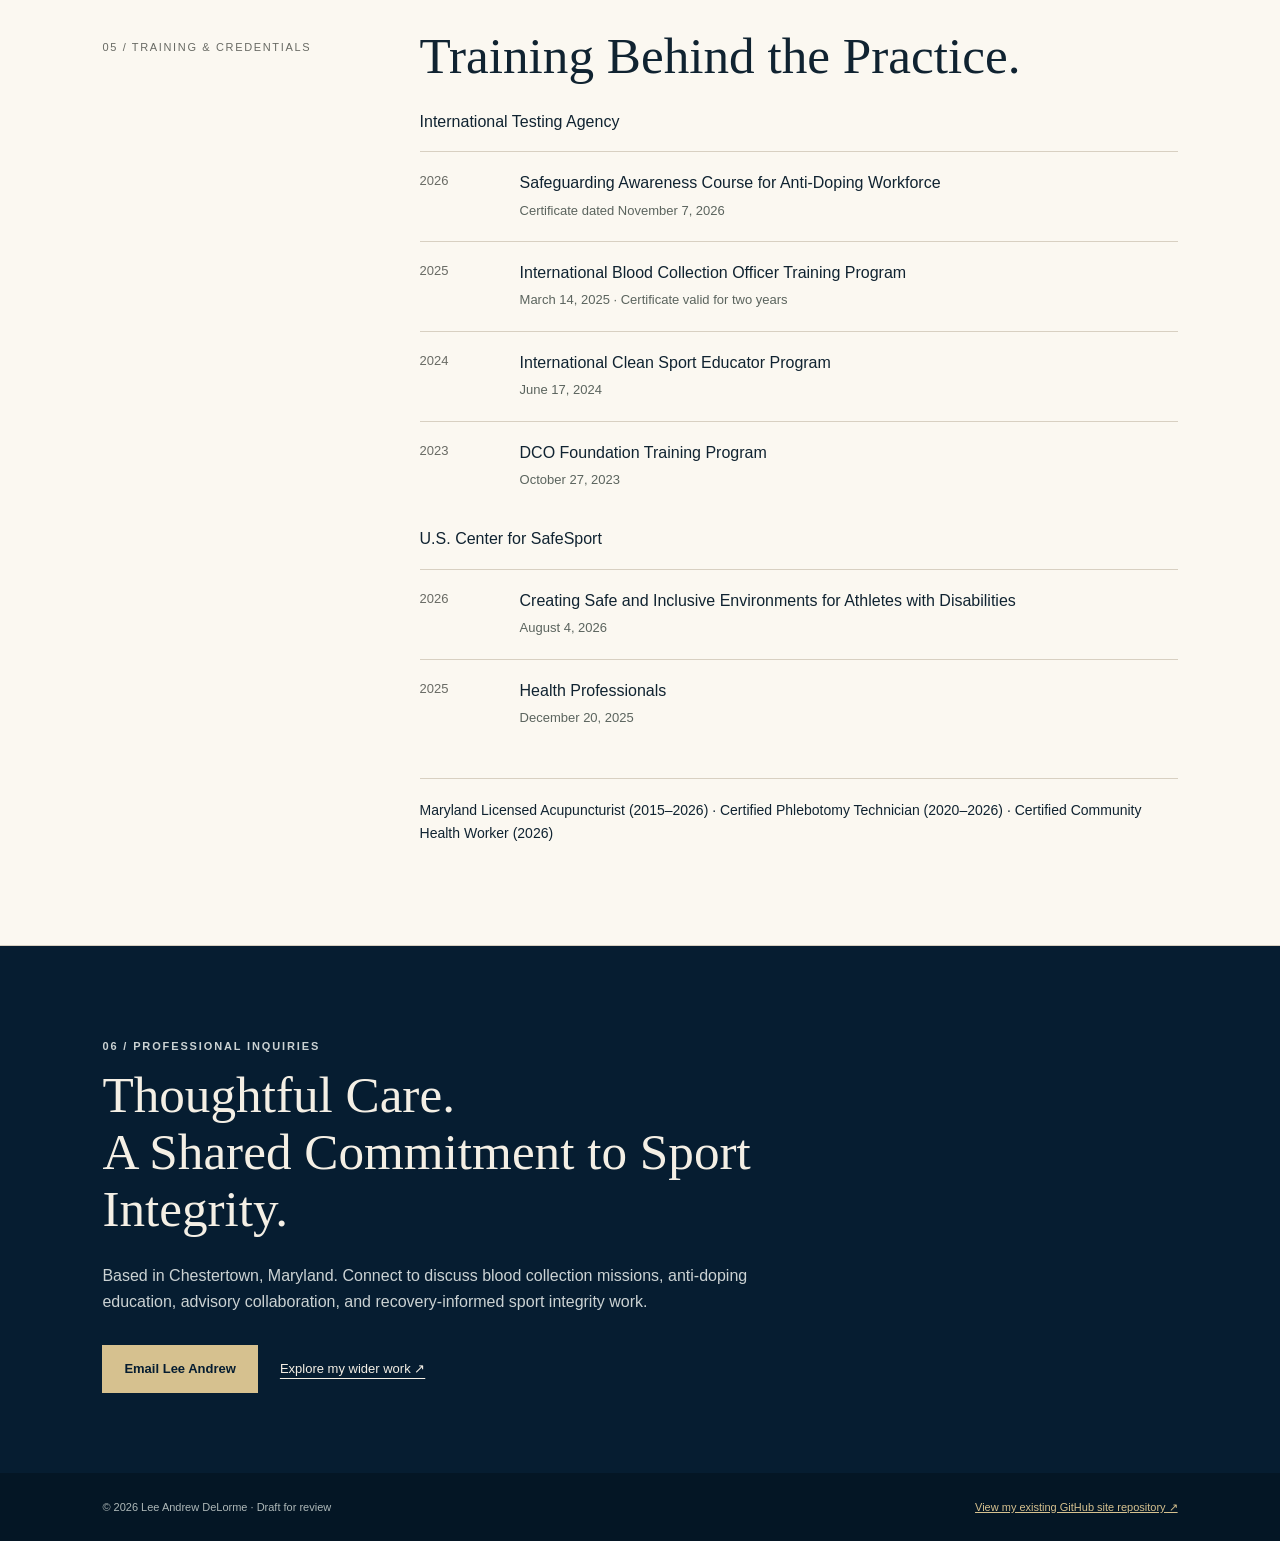
